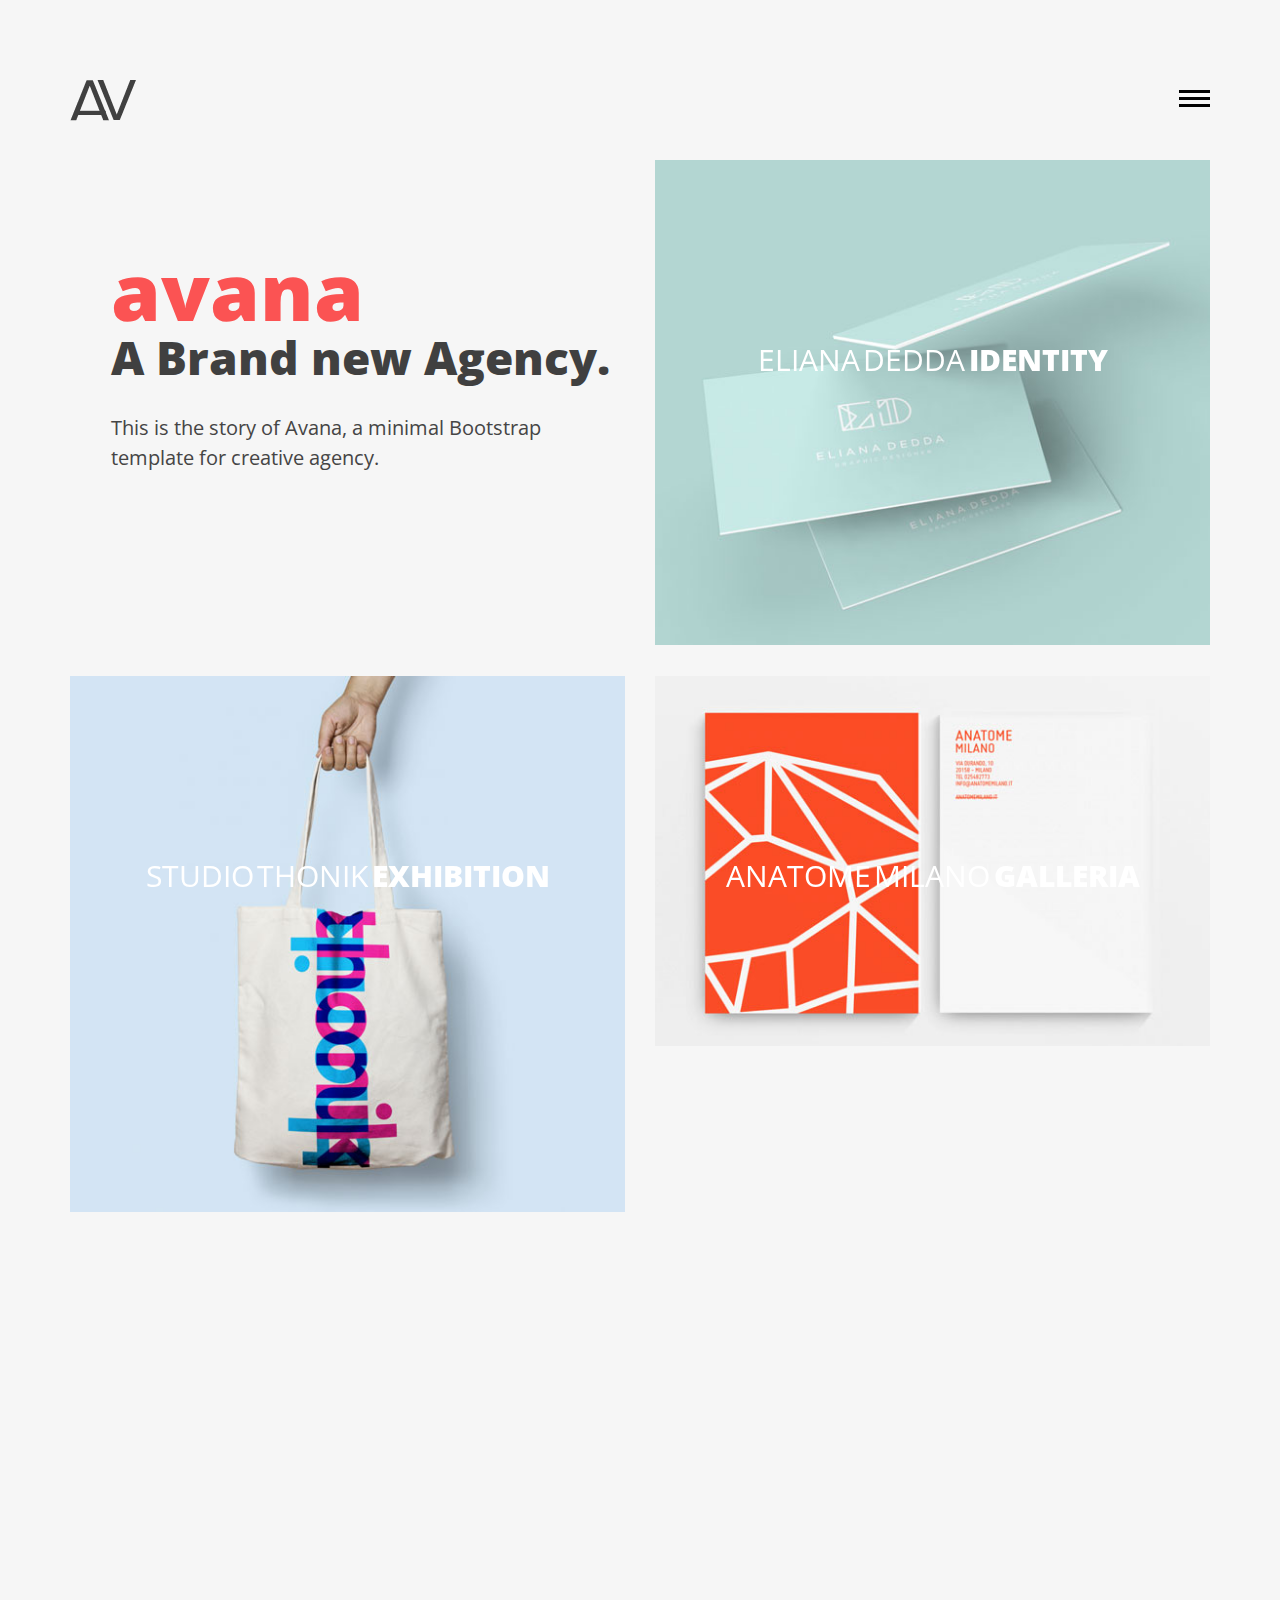
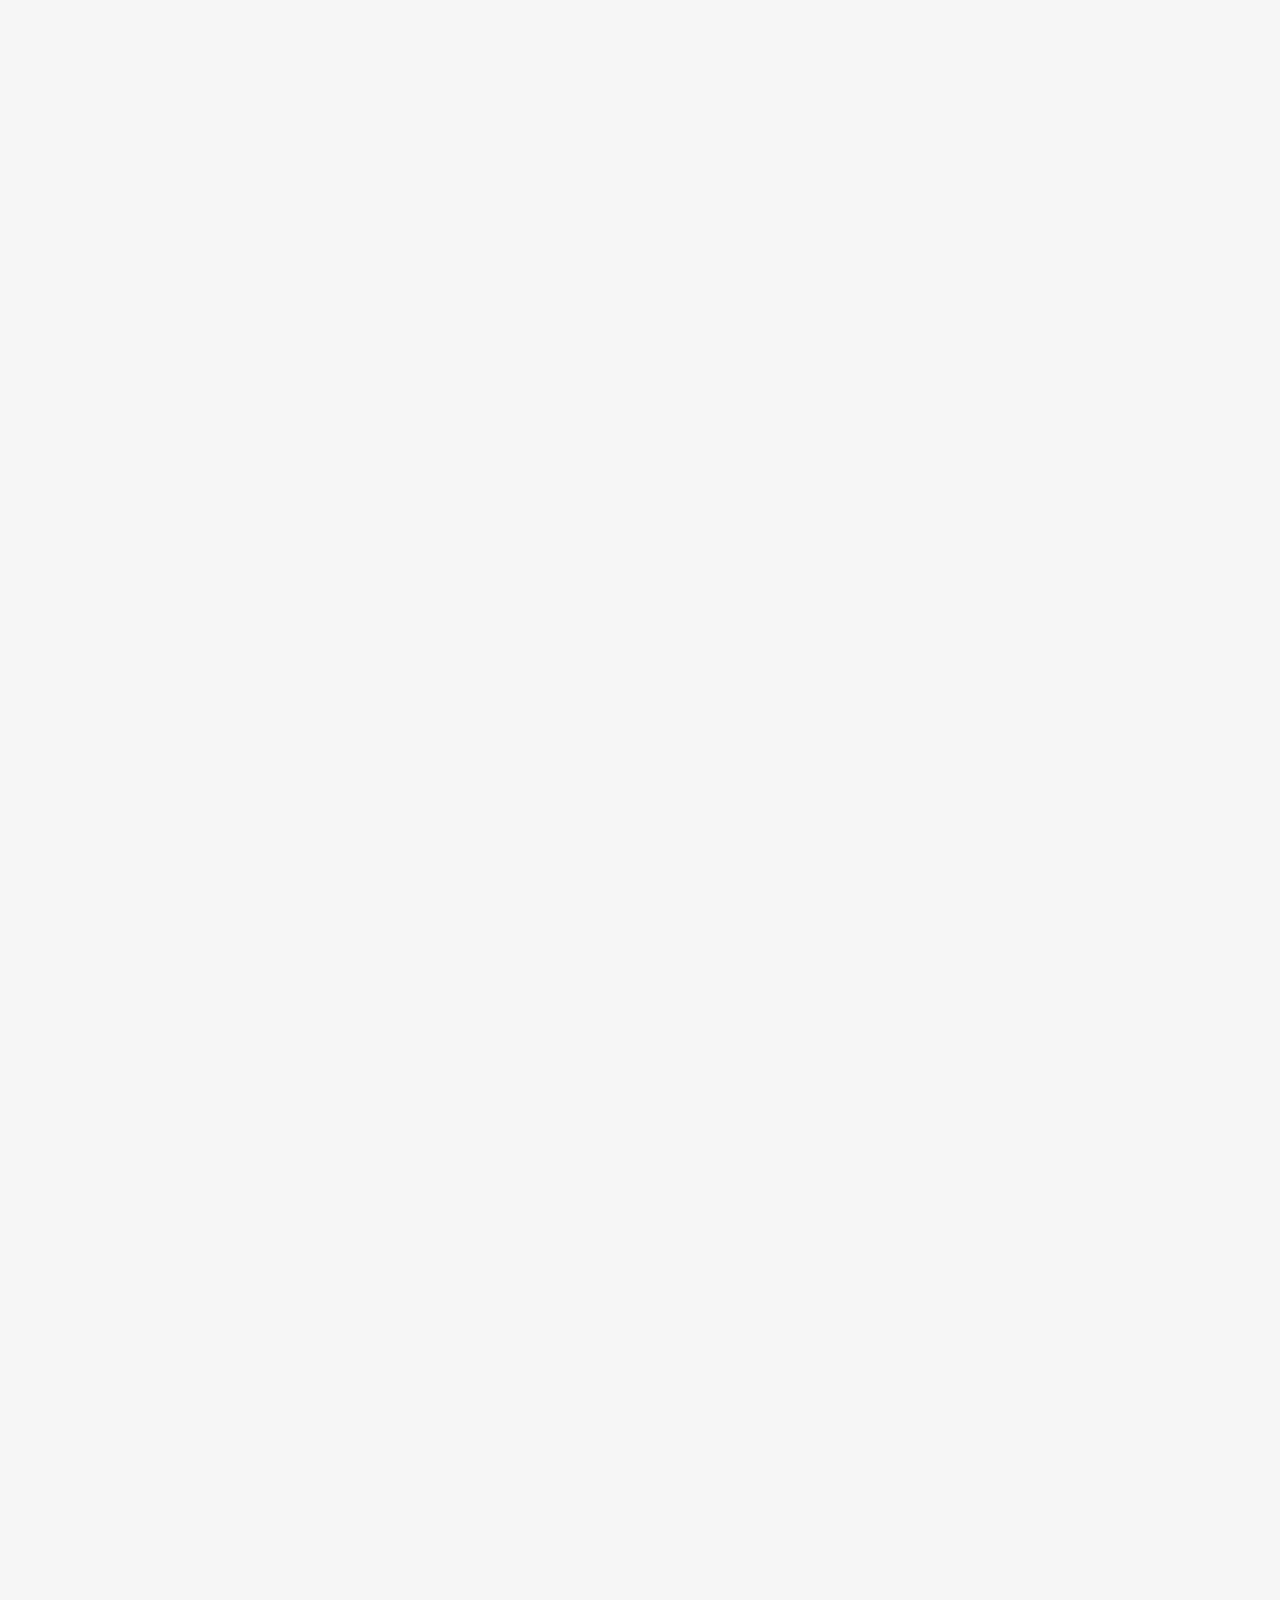
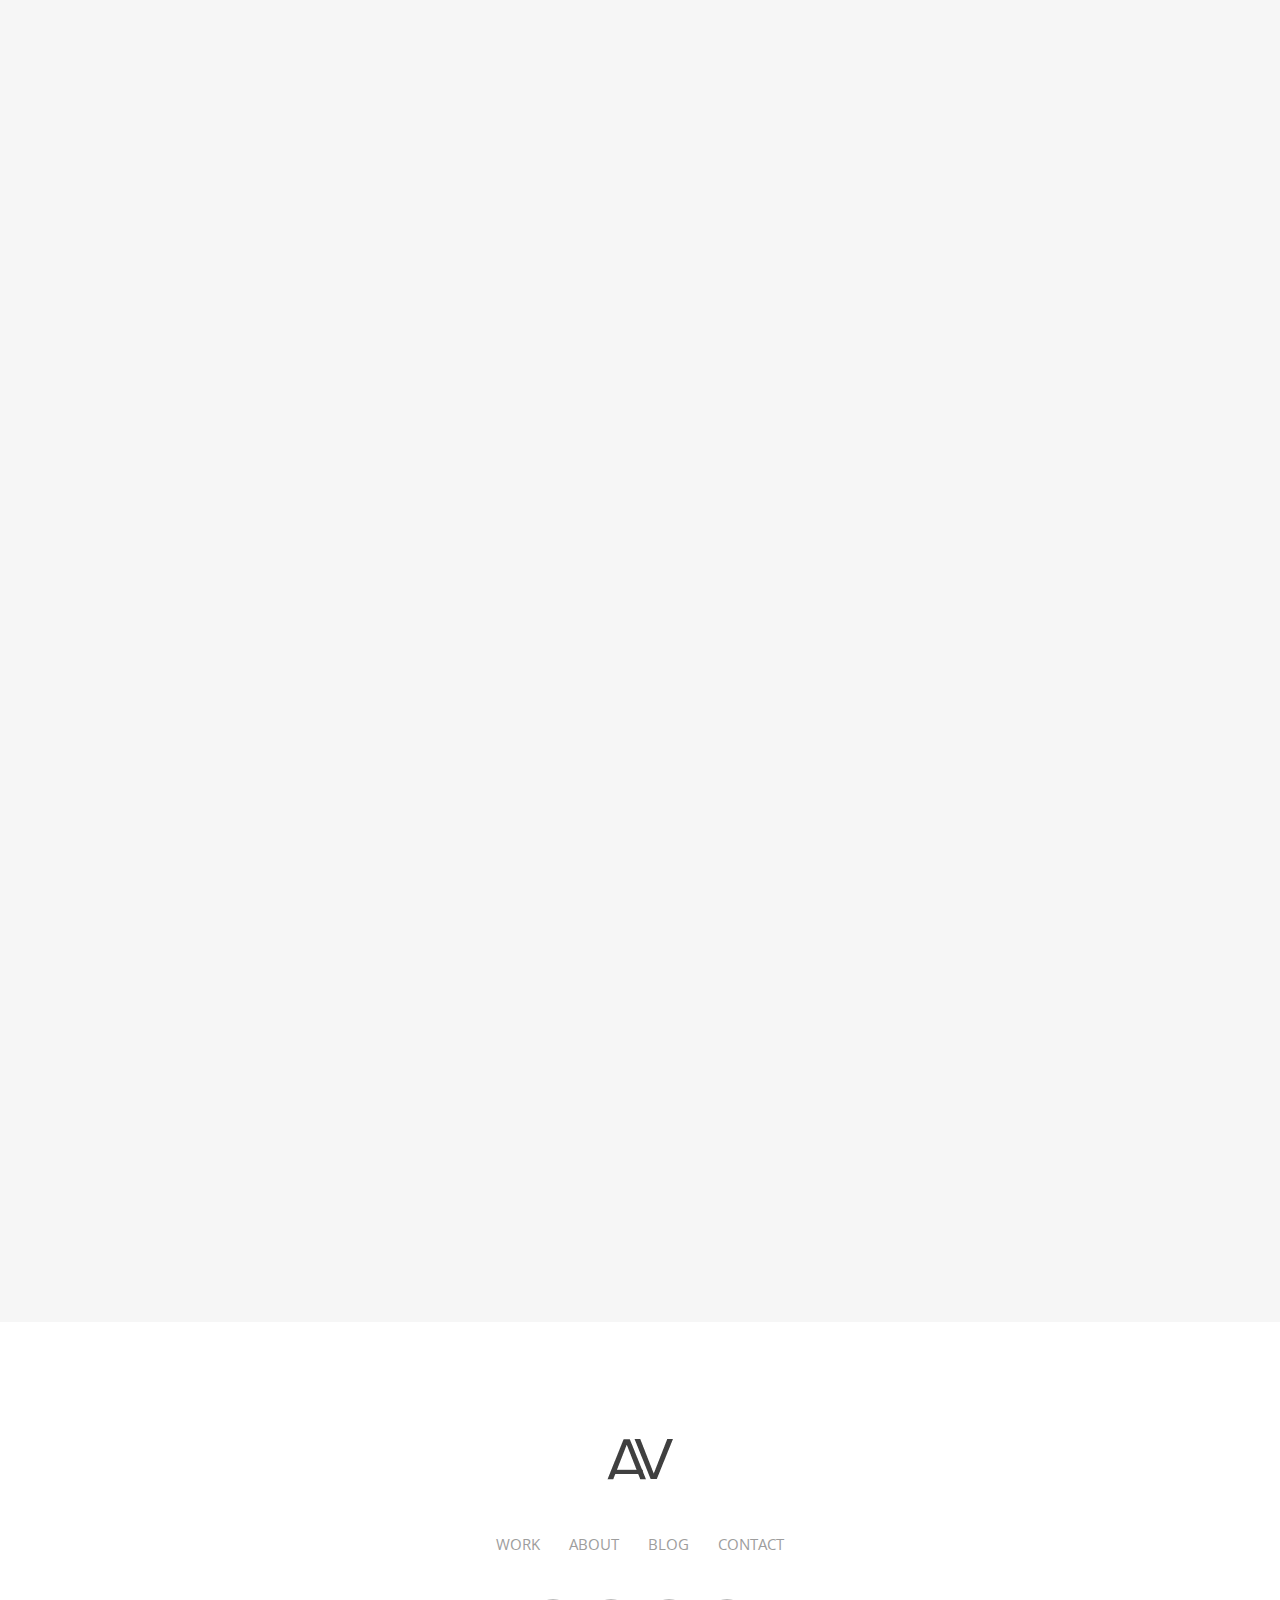
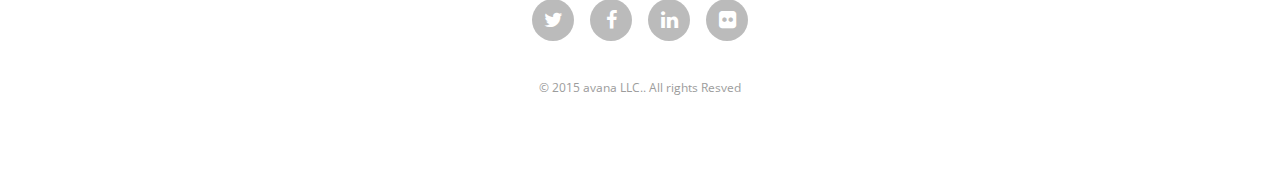
==== index.html @ 8146cd2e "first commit" ====
<!DOCTYPE HTML>

 <html>

    <head>

    	<meta name="viewport" content="width=device-width, initial-scale=1, maximum-scale=1" />

        <meta charset="utf-8">

        <!-- Description, Keywords and Author -->

        <meta name="description" content="">

        <meta name="author" content="">

        

        <title>:: avana LLC ::</title>

		<link rel="shortcut icon" href="images/favicon.ico" type="image/x-icon">



        <!-- style -->

        <link href="css/style.css" rel="stylesheet" type="text/css">

        <!-- style -->

        <!-- bootstrap -->

        <link href="css/bootstrap.min.css" rel="stylesheet" type="text/css">

        <!-- responsive -->

        <link href="css/responsive.css" rel="stylesheet" type="text/css">

        <!-- font-awesome -->

        <link href="css/font-awesome.min.css" rel="stylesheet" type="text/css">

        <!-- font-awesome -->

        <link href="css/effects/set2.css" rel="stylesheet" type="text/css">

        <link href="css/effects/normalize.css" rel="stylesheet" type="text/css">

        <link href="css/effects/component.css"  rel="stylesheet" type="text/css" >

	</head>



    <body>

    

    	<!-- header -->

        	<header role="header">

            	<div class="container">

                	<!-- logo -->

                    	<h1>

                        	<a href="index.html" title="avana LLC"><img src="images/logo.png" title="avana LLC" alt="avana LLC"/></a>

                        </h1>

                    <!-- logo -->

                    <!-- nav -->

                    <nav role="header-nav" class="navy">

                        <ul>

                            <li class="nav-active"><a href="index.html" title="Work">Work</a></li>

                            <li><a href="about.html" title="About">About</a></li>

                            <li><a href="blog.html" title="Blog">Blog</a></li>

                            <li><a href="contact.html" title="Contact">Contact</a></li>

                        </ul>

                    </nav>

                    <!-- nav -->

                </div>

            </header>

        <!-- header -->

        <!-- main -->

        <main role="main-home-wrapper" class="container">

        	

            <div class="row">

            

            	<section class="col-xs-12 col-sm-6 col-md-6 col-lg-6 ">

                	<article role="pge-title-content">

                    	<header>

                        	<h2><span>avana</span> A Brand new Agency.</h2>

                        </header>

                        <p>This is the story of Avana, a minimal Bootstrap template for creative agency.</p>

                    </article>

                </section>

                

                <section class="col-xs-12 col-sm-6 col-md-6 col-lg-6 grid">

                	<figure class="effect-oscar">

                    	<img src="images/home-images/image-1.jpg" alt="" class="img-responsive"/>

                        <figcaption>

                        	<h2>Eliana Dedda<span> Identity</span></h2>

							<p>Personal Brand Identity.</p>

							<a href="works-details.html">View more</a>

                        </figcaption>

                    </figure>

                </section>

                

                <div class="clearfix"></div>

                

                <section class="col-xs-12 col-sm-6 col-md-6 col-lg-6 grid">

                	<ul class="grid-lod effect-2" id="grid">

                    	<li>

                        	<figure class="effect-oscar">

                            <img src="images/home-images/image-2.jpg" alt="" class="img-responsive"/>

                            <figcaption>

                            	

                                    <h2>Studio Thonik <span>Exhibition</span></h2>

                                    <p>Project for Thonik, design studio based in Amsterdam</p>

                                    <a href="works-details.html">View more</a>

                                

                            </figcaption>

                        </figure>

                        </li>

                        

                        <li>

                        	<figure class="effect-oscar">

                            <img src="images/home-images/image-4.jpg" alt="" class="img-responsive"/>

                            <figcaption>

                                <h2>A Brand <span>new Agency</span></h2>

                                <p>Over 40,000 customers use our themes to power their</p>

                                <a href="works-details.html">View more</a>

                            </figcaption>

                        </figure>

                        </li>

                        <li>

                        	<figure class="effect-oscar">

                            <img src="images/home-images/image-2.jpg" alt="" class="img-responsive"/>

                             <figcaption>

                                <h2>Studio Thonik <span>Exhibition</span></h2>

                                    <p>Project for Thonik, design studio based in Amsterdam</p>

                                <a href="works-details.html">View more</a>

                            </figcaption>

                        </figure>

                        </li>

                        <li>

                        	<figure class="effect-oscar">

                            <img src="images/home-images/image-4.jpg" alt="" class="img-responsive"/>

                             <figcaption>

                                <h2>A Brand <span>new Agency</span></h2>

                                <p>Over 40,000 customers use our themes to power their</p>

                                <a href="works-details.html">View more</a>

                            </figcaption>

                        </figure>

                        </li>

                        <li>

                        	<figure class="effect-oscar">

                            <img src="images/home-images/image-2.jpg" alt="" class="img-responsive"/>

                             <figcaption>

                                <h2>Studio Thonik <span>Exhibition</span></h2>

                                    <p>Project for Thonik, design studio based in Amsterdam</p>

                                <a href="works-details.html">View more</a>

                            </figcaption>

                        </figure>

                        </li>

                        <li>

                        	<figure class="effect-oscar">

                            <img src="images/home-images/image-4.jpg" alt="" class="img-responsive"/>

                             <figcaption>

                                <h2>A Brand <span>new Agency</span></h2>

                                <p>Over 40,000 customers use our themes to power their</p>

                                <a href="works-details.html">View more</a>

                            </figcaption>

                        </figure>

                        </li>

                        <li>

                        	<figure class="effect-oscar">

                            <img src="images/home-images/image-2.jpg" alt="" class="img-responsive"/>

                             <figcaption>

                                <h2>Studio Thonik <span>Exhibition</span></h2>

                                    <p>Project for Thonik, design studio based in Amsterdam</p>

                                <a href="works-details.html">View more</a>

                            </figcaption>

                        </figure>

                        </li>

                        <li>

                        	<figure class="effect-oscar">

                            <img src="images/home-images/image-4.jpg" alt="" class="img-responsive"/>

                             <figcaption>

                                <h2>A Brand <span>new Agency</span></h2>

                                <p>Over 40,000 customers use our themes to power their</p>

                                <a href="works-details.html">View more</a>

                            </figcaption>

                        </figure>

                        </li>

                    </ul>

                </section>

                

                <section class="col-xs-12 col-sm-6 col-md-6 col-lg-6 grid">

                	<ul class="grid-lod effect-2" id="grid">

                    	<li>

                        	<figure class="effect-oscar">

                            <img src="images/home-images/image-3.jpg" alt="" class="img-responsive"/>

                             <figcaption>

                                <h2>Anatome Milano <span>Galleria</span></h2>

                                <p>Galerie Anatome based in Paris</p>

                                <a href="works-details.html">View more</a>

                            </figcaption>

                        </figure>

                        </li>

                        <li>

                        	<figure class="effect-oscar">

                            <img src="images/home-images/image-5.jpg" alt="" class="img-responsive"/>

                             <figcaption>

                                <h2>A Brand <span>new Agency</span></h2>

                                <p>Over 40,000 customers use our themes to power their</p>

                                <a href="works-details.html">View more</a>

                            </figcaption>

                        </figure>

                        </li>

                        <li>

                        	<figure class="effect-oscar">

                            <img src="images/home-images/image-3.jpg" alt="" class="img-responsive"/>

                             <figcaption>

                                <h2>Anatome Milano <span>Galleria</span></h2>

                                <p>Galerie Anatome based in Paris</p>

                                <a href="works-details.html">View more</a>

                            </figcaption>

                        </figure>

                        </li>

                        <li>

                        	<figure class="effect-oscar">

                            <img src="images/home-images/image-5.jpg" alt="" class="img-responsive"/>

                             <figcaption>

                                <h2>A Brand <span>new Agency</span></h2>

                                <p>Over 40,000 customers use our themes to power their</p>

                                <a href="works-details.html">View more</a>

                            </figcaption>

                        </figure>

                        </li>

                        <li>

                        	<figure class="effect-oscar">

                            <img src="images/home-images/image-3.jpg" alt="" class="img-responsive"/>

                             <figcaption>

                               <h2>Anatome Milano <span>Galleria</span></h2>

                                <p>Galerie Anatome based in Paris</p>

                                <a href="works-details.html">View more</a>

                            </figcaption>

                        </figure>

                        </li>

                        <li>

                             <figure class="effect-oscar">

                                <img src="images/home-images/image-5.jpg" alt="" class="img-responsive"/>

                                 <figcaption>

                                <h2>A Brand <span>new Agency</span></h2>

                                <p>Over 40,000 customers use our themes to power their</p>

                                <a href="works-details.html">View more</a>

                            </figcaption>

                            </figure>

                        </li>

                        <li>

                       	 	<figure class="effect-oscar">

                            <img src="images/home-images/image-3.jpg" alt="" class="img-responsive"/>

                             <figcaption>

                                <h2>Anatome Milano <span>Galleria</span></h2>

                                <p>Galerie Anatome based in Paris</p>

                                <a href="works-details.html">View more</a>

                            </figcaption>

                        </figure>

                        </li>

                        <li>

                        	<figure class="effect-oscar">

                            <img src="images/home-images/image-5.jpg" alt="" class="img-responsive"/>

                             <figcaption>

                                <h2>A Brand <span>new Agency</span></h2>

                                <p>Over 40,000 customers use our themes to power their</p>

                                <a href="works-details.html">View more</a>

                            </figcaption>

                        </figure>

                        </li>

                    </ul>

                </section>

                <div class="clearfix"></div>

            </div>

        </main>

    	<!-- main -->

        <!-- footer -->

        <footer role="footer">

            <!-- logo -->

                <h1>

                    <a href="index.html" title="avana LLC"><img src="images/logo.png" title="avana LLC" alt="avana LLC"/></a>

                </h1>

            <!-- logo -->

            <!-- nav -->

            <nav role="footer-nav">

            	<ul>

                	<li><a href="index.html" title="Work">Work</a></li>

                    <li><a href="about.html" title="About">About</a></li>

                    <li><a href="blog.html" title="Blog">Blog</a></li>

                    <li><a href="contact.html" title="Contact">Contact</a></li>

                </ul>

            </nav>

            <!-- nav -->

            <ul role="social-icons">

            	<li><a href="#"><i class="fa fa-twitter" aria-hidden="true"></i></a></li>

                <li><a href="#"><i class="fa fa-facebook" aria-hidden="true"></i></a></li>

                <li><a href="#"><i class="fa fa-linkedin" aria-hidden="true"></i></a></li>

                <li><a href="#"><i class="fa fa-flickr" aria-hidden="true"></i></a></li>

            </ul>

            <p class="copy-right">&copy; 2015  avana LLC.. All rights Resved</p>

        </footer>

        <!-- footer -->

    

        <!-- jQuery (necessary for Bootstrap's JavaScript plugins) -->

        <script src="js/jquery.min.js" type="text/javascript"></script>

        <!-- custom -->

		<script src="js/nav.js" type="text/javascript"></script>

        <script src="js/custom.js" type="text/javascript"></script>

        <!-- Include all compiled plugins (below), or include individual files as needed -->

        <script src="js/bootstrap.min.js" type="text/javascript"></script>

        <script src="js/effects/masonry.pkgd.min.js"  type="text/javascript"></script>

		<script src="js/effects/imagesloaded.js"  type="text/javascript"></script>

		<script src="js/effects/classie.js"  type="text/javascript"></script>

		<script src="js/effects/AnimOnScroll.js"  type="text/javascript"></script>

        <script src="js/effects/modernizr.custom.js"></script>

        <!-- jquery.countdown -->

        <script src="js/html5shiv.js" type="text/javascript"></script>

    </body>

</html>
---- css/style.css ----
/*

	Theme Name: avana LLC

	Template URI: 

	Description: 

	Author:

	Author URI: 

	License: 

	License URI:

	Version: 1.0

	

	1. Body style

	2. Header

	3. Main

	4. Footer

	5. About

	

*/

@import url(https://fonts.googleapis.com/css?family=Open+Sans:400,300,300italic,400italic,600,600italic,700,700italic,800,800italic);

html {

	-ms-text-size-adjust: 100%;

	-webkit-text-size-adjust: 100%;

}

*, *:before, *:after {

	-webkit-box-sizing: border-box;

	-moz-box-sizing: border-box;

	box-sizing: border-box;

}

input, textarea {

	-webkit-appearance: none;

	-webkit-border-radius: 0;

}

button, html input[type="button"],/* 1 */ input[type="reset"], input[type="submit"] {

	-webkit-appearance: button;

	cursor: pointer;

 *overflow:visible;

}

body, img,.commentys-form input[type="text"],.commentys-form input[type="email"],.commentys-form input[type="url"],.commentys-form textarea {

	transition: all .2s linear;

	-o-transition: all .2s linear;

	-moz-transition: all .2s linear;

	-webkit-transition: all .2s linear;

}

html, body, div, span, object, iframe, h1, h2, h3, h4, h5, h6, p, blockquote, pre, abbr, address, cite, code, del, dfn, em, img, ins, kbd, q, samp, small, strong, sub, sup, var, b, i, dl, dt, dd, ol, ul, li, fieldset, form, label, legend, table, caption, tbody, tfoot, thead, tr, th, td, article, aside, canvas, details, figcaption, figure, footer, header, hgroup, menu, nav, section, summary, time, mark, audio, video, input, main {

	-webkit-box-sizing: border-box;

	-moz-box-sizing: border-box;

	box-sizing: border-box;

	margin: 0;

	padding: 0;

	vertical-align: baseline;

	border: 0;

	outline: 0;

}

article, aside, details, figcaption, figure, footer, header, hgroup, menu, nav, section, img, main {

	display: block

}

audio, canvas, video {

	display: inline-block;

 *display:inline;

 *zoom:1

}

blockquote:before, blockquote:after, q:before, q:after {

	content: '';

	content: none;

}

.clear {

	clear: both;

	line-height: 0;

	height: 0;

}

a {

	text-decoration: none;

	outline: none;

	color: #010101;

	transition-delay: 0s;

	transition-duration: 0.6s;

	transition-property: all;

	transition-timing-function: ease;

}

a:focus, img:focus, button:focus, .btn:focus {outline: none;}

::-moz-selection {background-color:#fb5353;color:#fff;text-shadow:none;}

::selection {background-color: #fb5353;color: #fff;text-shadow: none;}

@font-face {font-family: 'Open Sans', sans-serif;}

/*===== Header ===*/

header[role="header"]{ padding-top:80px; padding-bottom:39px}

header[role="header"] h1{ padding:0; margin:0}

header[role="header"] h1 > a{ max-width:66px; display:block; float:left}

header[role="header"] nav{ padding-top:10px;transition-delay: 0s;

transition-duration: 0.6s;transition-property: all;transition-timing-function: ease;}

header[role="header"] nav ul{ display:none; position: fixed; z-index:60; text-align:center; width:100%; height:100%; top:0; left:0; right:0; background-color:rgba(255,255,255,0.8); padding:0; margin:0; padding-top:199px;}

header[role="header"] nav ul > li{ font-weight:800; font-size:42px; display:block}

header[role="header"] nav ul > li > a{ display:block; line-height:72px; color:#404040}

header[role="header"] nav ul > li:hover a,header[role="header"] nav ul > li.nav-active a{ text-decoration:none; color:#fb5353}

header[role="header"] nav #menu-button {width: 31px;font-size: 0;float: right;height: 19px;position: relative; z-index:70;

-webkit-transform: rotate(0deg);-moz-transform: rotate(0deg);-o-transform: rotate(0deg);transform: rotate(0deg);-webkit-transition: .5s ease-in-out;-moz-transition: .5s ease-in-out;-o-transition: .5s ease-in-out;transition: .5s ease-in-out;cursor: pointer;}

header[role="header"] nav #menu-button span {display: block;position: absolute;z-index: 60;height: 3px;

width: 100%;background: #111111;opacity: 1;left: 0;

-webkit-transform: rotate(0deg);-moz-transform: rotate(0deg);-o-transform: rotate(0deg);

transform: rotate(0deg);-webkit-transition: .25s ease-in-out;-moz-transition: .25s ease-in-out;-o-transition: .25s ease-in-out;transition: .25s ease-in-out;}

header[role="header"] nav #menu-button span {background: #010101;}

header[role="header"] nav #menu-button span:nth-child(1) {top:0px;}

header[role="header"] nav #menu-button span:nth-child(2) {top:7px;}

header[role="header"] nav #menu-button span:nth-child(3) {top:14px;}

header[role="header"] nav #menu-button.open span:nth-child(1) {top: 10px;

-webkit-transform: rotate(135deg);-moz-transform: rotate(135deg);-o-transform: rotate(135deg);transform: rotate(135deg);}

header[role="header"] nav #menu-button.open span:nth-child(2) {opacity: 0;left: -60px;}

header[role="header"] nav #menu-button.open span:nth-child(3) {top: 10px;

-webkit-transform: rotate(-135deg);-moz-transform: rotate(-135deg);-o-transform: rotate(-135deg);transform: rotate(-135deg);}

/*===== main ===*/

main[role="main-home-wrapper"],main[role="main-inner-wrapper"] { padding-bottom:90px}

main[role="main-home-wrapper"] article[role="pge-title-content"],main[role="main-inner-wrapper"] article[role="pge-title-content"]{ padding-left:41px}

main[role="main-home-wrapper"] article[role="pge-title-content"] header,main[role="main-inner-wrapper"] article[role="pge-title-content"] header{ padding-bottom:19px; padding-top:83px}

main[role="main-home-wrapper"] article[role="pge-title-content"] header h2,main[role="main-inner-wrapper"] article[role="pge-title-content"] header h2{ font-size:46px; line-height:53px; color:#404040; font-weight:800}

main[role="main-home-wrapper"] article[role="pge-title-content"] header h2 span,main[role="main-inner-wrapper"] article[role="pge-title-content"] header h2 span{ display:block; font-size:80px; color:#fb5353; padding-bottom:15px}

main[role="main-home-wrapper"] article[role="pge-title-content"] p,main[role="main-inner-wrapper"] article[role="pge-title-content"] p{ font-size:20px; line-height:30px; color:#454545}

/*===== footer ===*/

footer[role="footer"]{ background-color:#FFF; padding-top:100px; padding-bottom:77px}

footer[role="footer"] > h1 a{ margin:0 auto; display:block; max-width:66px;}

footer[role="footer"] nav{ padding-top:37px; padding-bottom:43px}

footer[role="footer"] nav > ul{ text-align:center; padding:0; margin:0}

footer[role="footer"] nav > ul > li{ display: inline-block; text-transform:uppercase; font-size:15px; margin:0 13px}

footer[role="footer"] nav > ul > li > a{ color:#9d9d9d}

footer[role="footer"] nav > ul > li:hover a{ text-decoration:none; color:#fb5353}

footer[role="footer"] ul[role="social-icons"]{ padding:0; margin:0; text-align:center; padding-bottom:40px;}

footer[role="footer"] ul[role="social-icons"] > li{ display: inline-block; margin:0 6.5px}

footer[role="footer"] ul[role="social-icons"] > li > a{ display:block; width:42px; height:42px; background-color:#bbbbbb; color:#FFF; line-height:42px; font-size:20px; border-radius:100%; text-align:center}

footer[role="footer"] ul[role="social-icons"] > li:hover a{ background-color:#fb5353}

footer[role="footer"] .copy-right{ text-align:center; display:block; font-size:12px; line-height:13px; color:#9c9c9c}

/*===== About ===*/

main[role="main-inner-wrapper"] .about-content{ background-color:#fb5353; padding-top:57px; padding-left:70px; padding-right:67px; padding-bottom:58px}

main[role="main-inner-wrapper"] .about-content p{ font-size:17px; line-height:30px; color:#FFF; padding-bottom:20px}

main[role="main-inner-wrapper"] .thumbnails-pan{ padding-top:30px}

main[role="main-inner-wrapper"] .thumbnails-pan section figure{ background-color:#FFF; position:relative; overflow:hidden; cursor:pointer}

main[role="main-inner-wrapper"] .thumbnails-pan section figure,main[role="main-inner-wrapper"] .thumbnails-pan section figure, img,main[role="main-inner-wrapper"] .thumbnails-pan section figure figcaption,section.blog-content figure,section.blog-content figure img,section.blog-content  article{transition-delay: 0s;transition-duration: 0.6s;transition-property: all;transition-timing-function: ease;}

main[role="main-inner-wrapper"] .thumbnails-pan section figure figcaption{ position:absolute; bottom:-50%; left:0; right:0; background-color:#fb5353; margin:0 69px; text-align:center; color:#FFF; padding-top:16px; padding-bottom:27px}

main[role="main-inner-wrapper"] .thumbnails-pan section figure figcaption h3{ font-size:21px; line-height:22px; font-weight:300}

main[role="main-inner-wrapper"] .thumbnails-pan section figure figcaption h5{ text-transform:uppercase; font-size:13px; line-height:14px; font-weight:bold}

main[role="main-inner-wrapper"] .thumbnails-pan section figure:hover,section.blog-content:hover article{ background-color:#fb5353; color:#FFF}

main[role="main-inner-wrapper"] .thumbnails-pan section figure:hover img,section.blog-content:hover figure img{-webkit-transform: scale3d(1.08,1.08,2);transform: scale3d(1.08,1.08,2); opacity:0.5}

main[role="main-inner-wrapper"] .thumbnails-pan section figure:hover figcaption{ bottom:0;}

/*===== Blog ===*/

article[role="pge-title-content"].blog-header{ padding-bottom:218px}

section.blog-content{ margin-bottom:29px}

section.blog-content figure{ overflow:hidden; position:relative;background-color: rgba(255,255,255,0.4); cursor:pointer}

section.blog-content figure .post-date{ text-align:center; color:#FFF; font-weight:800; font-size:14px; line-height:18px; text-transform:uppercase; display:block; background-color:#fb5353; width:130px; height:130px; position:absolute; left:0; top:0; padding-top:41px; z-index:50}

section.blog-content figure .post-date span{ font-size:50px; line-height:35px; display:block}

section.blog-content  article{ font-size:21px; line-height:30px; color:#FFF;  font-weight:800; color:#343434; padding-left:42px; padding-top:33px; padding-bottom:31px;}

section.blog-content:hover figure img{ opacity:0.5}

/*===== Contact ===*/

article[role="pge-title-content"].contact-header{ padding-bottom:218px}

article[role="pge-title-content"].contact-header p a{ color:#343434; padding-right:34px}

article[role="pge-title-content"].contact-header p a:hover{color:#fb5353; text-decoration:none}

.demo-wrapper {width: 100%;margin: 0 auto;height:499px;}

#surabaya {width: 100%;height: 100%;}

.error_message{ color:#e84d49}

#success_page h3,#success_page p{color:#60ca6f }

.contat-from-wrapper{ padding:0 69px; margin-top:108px}

.contat-from-wrapper input[type="text"],.contat-from-wrapper input[type="email"],.contat-from-wrapper textarea{ width:100%; display:block; outline:none; border-bottom:1px solid #bbbbbb; background-color:inherit; color:#404040; font-size:21px; line-height:23px; padding-bottom:24px}

.contat-from-wrapper input[type="text"]:focus,.contat-from-wrapper input[type="email"]:focus,.contat-from-wrapper textarea:focus{ border-bottom-color:#9f9e9e}

.contat-from-wrapper form ::-webkit-input-placeholder { color:#404040; }

.contat-from-wrapper form ::-moz-placeholder { color:#404040; } /* firefox 19+ */

.contat-from-wrapper form :-ms-input-placeholder { color:#404040; } /* ie */

.contat-from-wrapper form input:-moz-placeholder { color:#404040; }

.contat-from-wrapper textarea{ border-bottom:1px solid #bbbbbb; border-left:none; border-right:none; border-top:none; height:77px; margin-top:56px}

.contat-from-wrapper input[type="submit"]{ display:block; border:none; outline:none; width:200px; line-height:60px; text-transform:uppercase; font-size:21px; color:#FFF; font-weight:800; letter-spacing:2px; background-color:#e84d49; margin:41px auto; margin-bottom:0}

.contat-from-wrapper input[type="submit"]:hover{background-color:#f8524e}

/*== Work Details ==*/

.work-details,.blog-details{ padding:0 69px; margin-top:73px}

.work-details header h2{ color:#343434; font-size:36px; font-weight:800}

.work-details header a{ display:inline-block; color:#fb5353; font-size:18px;font-weight:800;padding-top:3px}

.work-details header a i{ color:#0d0d0d; padding-left:10px}

.work-details header a:hover{ color:#0d0d0d; text-decoration:none}

.work-details header a:hover i{ color:#fb5353}

.work-details p{ font-size:16px; color:#666666; line-height:30px; margin-bottom:20px; font-weight:300}

.work-details p strong{ font-weight:800}

.work-images{ margin-top:46px}

.work-images li{ margin-bottom:50px}

/*== Blog Details ==*/

.bog-header { padding-bottom:62px}

.bog-header h3,.comments-pan h3,.commentys-form h4{ color:#404040;font-weight:800; padding-bottom:24px; display:block}

.bog-header h3 span{ color:#fb5353}

.bog-header h2{ font-size:36px; font-weight:normal}

.blog-details .enter-content{ margin-top:62px}

.blog-details .enter-content p{ font-size:16px; line-height:30px; font-weight:300; margin-bottom:23px}

.comments-pan{border-top:2px solid #dedede; padding-top:15px}

.comments-pan h3{border-bottom:2px solid #dedede; padding-bottom:34px; margin-bottom:52px}

.comments-reply,.reply-pan{ padding:0; margin:0; list-style:none}

.comments-reply li{ display:block; border-bottom:2px solid #dedede; overflow:hidden; padding-bottom:51px; margin-bottom:39px}

.comments-reply li figure{ float:left; width:70px; background-color:#000}

.comments-reply li section{ float:left; padding-left:30px; font-size:16px; line-height:30px; font-weight:300; color:#343434;width: 92%;}

.comments-reply li section .date-pan{ font-size:14px; line-height:18px; padding-bottom:25px}

.comments-reply li section h4{font-weight:800; color:#404040; font-size:21px; margin-bottom:6px; margin-top:0}

.comments-reply li section h4 a{ font-size:16px; color:#fb5353;font-weight:400; display:inline-block; padding-left:20px}

.reply-pan{ clear:both; display:block; margin-left:100px;padding-top:39px }

.reply-pan li{ border-bottom:none;border-top:2px solid #dedede; padding-bottom:0; margin-bottom:0;padding-top:38px;}

.commentys-form h4{ font-size:24px}

.commentys-form form{ margin-top:30px}

.commentys-form input[type="text"],.commentys-form input[type="email"],.commentys-form input[type="url"],.commentys-form textarea{ font-size:21px; line-height:22px; color:#404040; padding-bottom:26px; border-bottom:2px solid #bbbbbb; width:100%; display:block; border-left:none; border-right:none; border-top:none; background-color:transparent; outline:none}

.commentys-form textarea{ margin-top:57px}

.commentys-form input[type="text"]:focus,.commentys-form input[type="email"]:focus,.commentys-form input[type="url"]:focus,.commentys-form textarea:focus{ border-bottom-color:#000}

.commentys-form input[type="button"]{ padding:0 36px; text-transform:uppercase; display:inline-block; font-size:21px; line-height:60px; color:#FFF; font-weight: bold; text-align:center; border:none; outline:none; background-color:#fb5353; margin-top:50px}

.commentys-form input[type="button"]:hover{ background-color:#ff5c5c}
---- css/responsive.css ----
/* md */
@media (min-width: 992px) and (max-width: 1199px) {
	.comments-reply li section{ width:88%}
}
/* sm */
@media (min-width: 768px) and (max-width: 991px) {
	header[role="header"]{ padding:8% 0;}
	header[role="header"] nav ul{ padding-top:10%}
	main[role="main-home-wrapper"] article[role="pge-title-content"],main[role="main-inner-wrapper"] article[role="pge-title-content"]{ padding-left:0}
	main[role="main-home-wrapper"] article[role="pge-title-content"] header,main[role="main-inner-wrapper"] article[role="pge-title-content"] header{ padding-top:0}
	main[role="main-home-wrapper"] article[role="pge-title-content"] header h2,main[role="main-inner-wrapper"] article[role="pge-title-content"] header h2{ font-size:34px}
	main[role="main-home-wrapper"] article p br{ display:none}
	footer[role="footer"]{ padding:30px 0}
	footer[role="footer"] nav{ padding:15px 0}
	main[role="main-inner-wrapper"] .about-content{ padding:5%}
	main[role="main-inner-wrapper"] .thumbnails-pan section figure figcaption{ margin:0 10%}
	section.blog-content figure .post-date{ padding-top:20px; height:100px; width:100px}
	article.contact-header[role="pge-title-content"] p a{padding-right:10px}
	.contat-from-wrapper{ margin-top:10px; padding:0 15px}
	.grid-lod li{ width:100% !important; position:static !important; display:inline-block}
	.grid-lod li img{ width:100%}
	.work-details,.blog-details{ padding:0; margin-top:0}
	.comments-reply li section{ width:88%}
}
/* xs */
@media (max-width: 767px) {
	header[role="header"]{ padding:8% 0;}
	header[role="header"] nav ul{ padding-top:10%}
	header[role="header"] nav ul > li{ font-size:30px}
	header[role="header"] nav ul > li > a{ line-height:55px}
	main[role="main-home-wrapper"] article[role="pge-title-content"],main[role="main-inner-wrapper"] article[role="pge-title-content"]{ padding-left:0}
	main[role="main-home-wrapper"] article[role="pge-title-content"] header,main[role="main-inner-wrapper"] article[role="pge-title-content"] header{ padding-top:10px}
	main[role="main-home-wrapper"] article[role="pge-title-content"] header h2,main[role="main-inner-wrapper"] article[role="pge-title-content"] header h2{ font-size:47px}
	main[role="main-home-wrapper"] article[role="pge-title-content"] header h2 span, main[role="main-inner-wrapper"] article[role="pge-title-content"] header h2 span{ font-size:60px;}
	main[role="main-home-wrapper"] article{ padding-bottom:30px}
	main[role="main-home-wrapper"] article p br{ display:none}
	footer[role="footer"]{ padding:40px 0}
	footer[role="footer"] nav{ padding:15px 0}
	main[role="main-inner-wrapper"] .about-content{ padding:5%}
	main[role="main-inner-wrapper"] .thumbnails-pan section figure{ margin-bottom:20px}
	article[role="pge-title-content"].blog-header,article[role="pge-title-content"].contact-header{ padding-bottom:30px}
	section.blog-content figure .post-date{ padding-top:20px; height:100px; width:100px}
	section.blog-content article{ padding:2% 5%; font-size:18px; line-height:24px;font-family: 'proxima_nova_cn_rgregular';}
	article.contact-header[role="pge-title-content"] p a{ font-size:18px; padding-right:10px}
	.contat-from-wrapper{ margin-top:10px; padding:0 15px}
	.contat-from-wrapper input[type="text"], .contat-from-wrapper input[type="email"]{ margin-bottom:20px}
	.contat-from-wrapper textarea{ margin-top:0}
	.work-details,.blog-details{ padding:0; margin-top:0}
	.work-images{ margin-top:0}
	.work-images li{ margin-bottom:0; width:100%}
	.work-images li figcaption h2{ font-size:18px;}
	.grid-lod li{ width:100% !important; position:static !important}
	.bog-header h3, .comments-pan h3, .commentys-form h4{ padding-bottom:0}
	.bog-header h2{ font-size:18px; line-height:26px}
	.bog-header{ padding-bottom:20px}
	.blog-details .enter-content{ margin-top:10px}
	.blog-details .enter-content p,.comments-reply li section{ font-size:14px; line-height:26px}
	.comments-pan h3{ padding-bottom:20px; margin-top:0}
	.comments-reply li section{ float:none; width:auto; padding-left:0}
	.comments-reply li figure{ margin-right:20px}
	.reply-pan{ margin-left:20px}
	.commentys-form input[type="text"], .commentys-form input[type="email"], .commentys-form input[type="url"], .commentys-form textarea{ margin-bottom:20px}
	.commentys-form textarea{ margin-top:0; margin-bottom:0}
	
}
---- css/effects/set2.css ----
.grid {

	position: relative;

	list-style: none; overflow:hidden; 

	text-align: center;

}



/* Common style */

.grid figure {

	position: relative;margin-bottom:31px;

	overflow: hidden;

	min-width: 100%;

	max-width: 100%;

	width:100%;

	height: 100%; min-height:100%;

	background: #3085a3;

	text-align: center;

	cursor: pointer;

}



.grid figure img {

	position: relative;

	display: block;

	min-height: 100%;

	max-width: 100%;

	opacity: 0.8;

}



.grid figure figcaption {

	padding:0;

	color: #fff;

	text-transform: uppercase;

	font-size: 1.25em;

	-webkit-backface-visibility: hidden;

	backface-visibility: hidden;

	line-height:100%;

}

.grid figure figcaption header a{}

.grid figure figcaption::before,

.grid figure figcaption::after {

	pointer-events: none;

}



.grid figure figcaption,

.grid figure figcaption > a {

	position: absolute;

	top: 0;

	left: 0;

	width: 100%;

	height: 100%;

}



/* Anchor will cover the whole item by default */

/* For some effects it will show as a button */

.grid figure figcaption > a {

	z-index: 1000;

	text-indent: 200%;

	white-space: nowrap;

	font-size: 0;

	opacity: 0;

}



.grid figure h2 {

	word-spacing: -0.15em;

	font-weight:400; color:#FFF;

}



.grid figure h2 span {

	font-weight: 800;

}



.grid figure h2,

.grid figure p {

	margin: 0;

}



.grid figure p {

	letter-spacing: 1px;

	font-size:16px; line-height:22px;

}





/* Individual effects */




/*---------------*/

/***** Oscar *****/

/*---------------*/



figure.effect-oscar {

	/*background: -webkit-linear-gradient(45deg, #22682a 0%, #9b4a1b 40%, #3a342a 100%);

	background: linear-gradient(45deg, #22682a 0%,#9b4a1b 40%,#3a342a 100%);*/

	background-color:#fb5353;

}



figure.effect-oscar img {

	opacity: 1;

	-webkit-transition: opacity 0.35s;

	transition: opacity 0.35s;

}



figure.effect-oscar figcaption {

	padding: 4em;

	background-color: rgba(58,52,42,0);

	-webkit-transition: background-color 0.35s;

	transition: background-color 0.35s;

}



figure.effect-oscar figcaption::before {

	position: absolute;

	top: 30px;

	right: 30px;

	bottom: 30px;

	left: 30px;

	border: 1px solid #fff;

	content: '';

}



figure.effect-oscar h2 {

font-weight:400;	margin: 20% 0 10px 0;

	-webkit-transition: -webkit-transform 0.35s;

	transition: transform 0.35s;

	-webkit-transform: translate3d(0,100%,0);

	transform: translate3d(0,100%,0);

}

figure.effect-oscar h2 span{

	font-weight:800

}

figure.effect-oscar figcaption::before,

figure.effect-oscar p {

	font-weight:400;

	opacity: 0;

	-webkit-transition: opacity 0.35s, -webkit-transform 0.35s;

	transition: opacity 0.35s, transform 0.35s;

	-webkit-transform: scale(0);

	transform: scale(0);

}



figure.effect-oscar:hover h2 {

	-webkit-transform: translate3d(0,0,0);

	transform: translate3d(0,0,0);

}



figure.effect-oscar:hover figcaption::before,

figure.effect-oscar:hover p {

	opacity: 1;

	-webkit-transform: scale(1);

	transform: scale(1);

}



figure.effect-oscar:hover figcaption {

	background-color: rgba(58,52,42,0);

}



figure.effect-oscar:hover img {

	opacity: 0.4;

}



@media screen and (max-width: 50em) {

	.content {

		padding: 0 10px;

		text-align: center;

	}

	.grid figure {

		display: inline-block;

		float: none;

		margin: 10px auto;

		width: 100%;

	}

}

@media (min-width: 768px) and (max-width: 991px) {

	figure.effect-oscar figcaption::before{ left:10px; right:10px; top:10px; bottom:10px;}

	figure.effect-oscar figcaption{ padding:0em}

	figure.effect-oscar h2{ font-size:20px;}

	figure.effect-oscar p{ font-size:13px;  padding:2%; display:block; width:90%; margin:0 auto;}

}



@media (max-width: 767px) {

	figure.effect-oscar figcaption::before{ left:10px; right:10px; top:10px; bottom:10px;}

	figure.effect-oscar figcaption{ padding:0em}

	figure.effect-oscar h2{ font-size:15px;}

	figure.effect-oscar p{ font-size:13px;  padding:2%; display:block; width:90%; margin:0 auto;}

}
---- css/effects/component.css ----
.grid-lod {
	/*max-width: 69em;
	list-style: none;
	margin: 30px auto;
	padding: 0;*/
}

.grid-lod li {
	display: block;
/*	float: left;
	padding: 7px;
	width: 33%;*/
	opacity: 0;
}

.grid-lod li.shown,
.no-js .grid-lod li,
.no-cssanimations .grid-lod li {
	opacity: 1;
}

.grid-lod li a,
.grid-lod li img {
	outline: none;
	border: none;
	display: block;
	max-width: 100%;
}

/* Effect 1: opacity */
.grid-lod.effect-1 li.animate {
	-webkit-animation: fadeIn 0.65s ease forwards;
	animation: fadeIn 0.65s ease forwards;
}

@-webkit-keyframes fadeIn {
	0% { }
	100% { opacity: 1; }
}

@keyframes fadeIn {
	0% { }
	100% { opacity: 1; }
}

/* Effect 2: Move Up */
.grid-lod.effect-2 li.animate {
	-webkit-transform: translateY(200px);
	transform: translateY(200px);
	-webkit-animation: moveUp 0.65s ease forwards;
	animation: moveUp 0.65s ease forwards;
}

@-webkit-keyframes moveUp {
	0% { }
	100% { -webkit-transform: translateY(0); opacity: 1; }
}

@keyframes moveUp {
	0% { }
	100% { -webkit-transform: translateY(0); transform: translateY(0); opacity: 1; }
}

/* Effect 3: Scale up */
.grid-lod.effect-3 li.animate {
	-webkit-transform: scale(0.6);
	transform: scale(0.6);
	-webkit-animation: scaleUp 0.65s ease-in-out forwards;
	animation: scaleUp 0.65s ease-in-out forwards;
}

@-webkit-keyframes scaleUp {
	0% { }
	100% { -webkit-transform: scale(1); opacity: 1; }
}

@keyframes scaleUp {
	0% { }
	100% { -webkit-transform: scale(1); transform: scale(1); opacity: 1; }
}

/* Effect 4: fall perspective */
.grid-lod.effect-4 {
	-webkit-perspective: 1300px;
	perspective: 1300px;
}

.grid-lod.effect-4 li.animate {
	-webkit-transform-style: preserve-3d;
	transform-style: preserve-3d;
	-webkit-transform: translateZ(400px) translateY(300px) rotateX(-90deg);
	transform: translateZ(400px) translateY(300px) rotateX(-90deg);
	-webkit-animation: fallPerspective .8s ease-in-out forwards;
	animation: fallPerspective .8s ease-in-out forwards;
}

@-webkit-keyframes fallPerspective {
	0% { }
	100% { -webkit-transform: translateZ(0px) translateY(0px) rotateX(0deg); opacity: 1; }
}

@keyframes fallPerspective {
	0% { }
	100% { -webkit-transform: translateZ(0px) translateY(0px) rotateX(0deg); transform: translateZ(0px) translateY(0px) rotateX(0deg); opacity: 1; }
}

/* Effect 5: fly (based on http://lab.hakim.se/scroll-effects/ by @hakimel) */
.grid-lod.effect-5 {
	-webkit-perspective: 1300px;
	perspective: 1300px;
}

.grid-lod.effect-5 li.animate {
	-webkit-transform-style: preserve-3d;
	transform-style: preserve-3d;
	-webkit-transform-origin: 50% 50% -300px;
	transform-origin: 50% 50% -300px;
	-webkit-transform: rotateX(-180deg);
	transform: rotateX(-180deg);
	-webkit-animation: fly .8s ease-in-out forwards;
	animation: fly .8s ease-in-out forwards;
}

@-webkit-keyframes fly {
	0% { }
	100% { -webkit-transform: rotateX(0deg); opacity: 1; }
}

@keyframes fly {
	0% { }
	100% { -webkit-transform: rotateX(0deg); transform: rotateX(0deg); opacity: 1; }
}

/* Effect 6: flip (based on http://lab.hakim.se/scroll-effects/ by @hakimel) */
.grid-lod.effect-6 {
	-webkit-perspective: 1300px;
	perspective: 1300px;
}

.grid-lod.effect-6 li.animate {
	-webkit-transform-style: preserve-3d;
	transform-style: preserve-3d;
	-webkit-transform-origin: 0% 0%;
	transform-origin: 0% 0%;
	-webkit-transform: rotateX(-80deg);
	transform: rotateX(-80deg);
	-webkit-animation: flip .8s ease-in-out forwards;
	animation: flip .8s ease-in-out forwards;
}

@-webkit-keyframes flip {
	0% { }
	100% { -webkit-transform: rotateX(0deg); opacity: 1; }
}

@keyframes flip {
	0% { }
	100% { -webkit-transform: rotateX(0deg); transform: rotateX(0deg); opacity: 1; }
}

/* Effect 7: helix (based on http://lab.hakim.se/scroll-effects/ by @hakimel) */
.grid-lod.effect-7 {
	-webkit-perspective: 1300px;
	perspective: 1300px;
}

.grid-lod.effect-7 li.animate {
	-webkit-transform-style: preserve-3d;
	transform-style: preserve-3d;
	-webkit-transform: rotateY(-180deg);
	transform: rotateY(-180deg);
	-webkit-animation: helix .8s ease-in-out forwards;
	animation: helix .8s ease-in-out forwards;
}

@-webkit-keyframes helix {
	0% { }
	100% { -webkit-transform: rotateY(0deg); opacity: 1; }
}

@keyframes helix {
	0% { }
	100% { -webkit-transform: rotateY(0deg); transform: rotateY(0deg); opacity: 1; }
}

/* Effect 8:  */
.grid-lod.effect-8 {
	-webkit-perspective: 1300px;
	perspective: 1300px;
}

.grid-lod.effect-8 li.animate {
	-webkit-transform-style: preserve-3d;
	transform-style: preserve-3d;
	-webkit-transform: scale(0.4);
	transform: scale(0.4);
	-webkit-animation: popUp .8s ease-in forwards;
	animation: popUp .8s ease-in forwards;
}

@-webkit-keyframes popUp {
	0% { }
	70% { -webkit-transform: scale(1.1); opacity: .8; -webkit-animation-timing-function: ease-out; }
	100% { -webkit-transform: scale(1); opacity: 1; }
}

@keyframes popUp {
	0% { }
	70% { -webkit-transform: scale(1.1); transform: scale(1.1); opacity: .8; -webkit-animation-timing-function: ease-out; animation-timing-function: ease-out; }
	100% { -webkit-transform: scale(1); transform: scale(1); opacity: 1; }
}

@media screen and (max-width: 900px) {
	.grid-lod li {
		width: 50%;
	}
}

@media screen and (max-width: 400px) {
	.grid-lod li {
		width: 100%;
	}
}
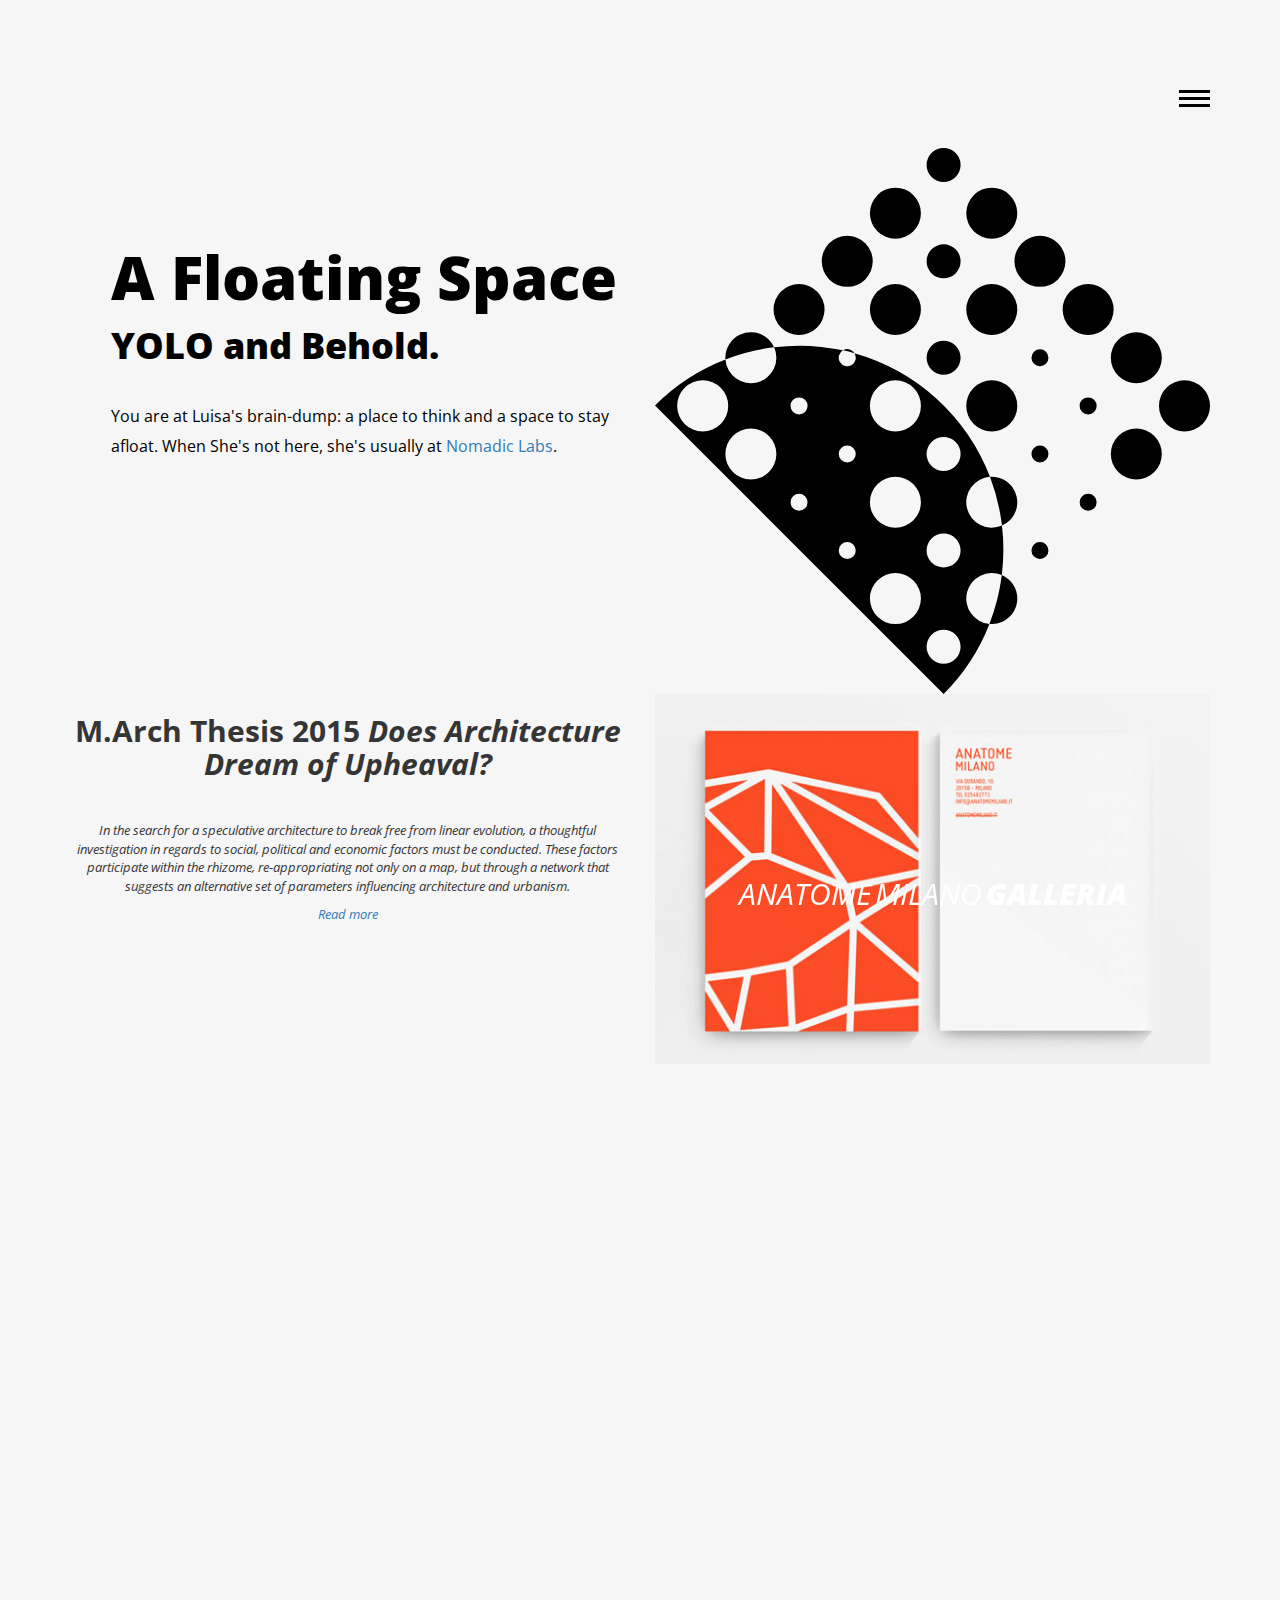
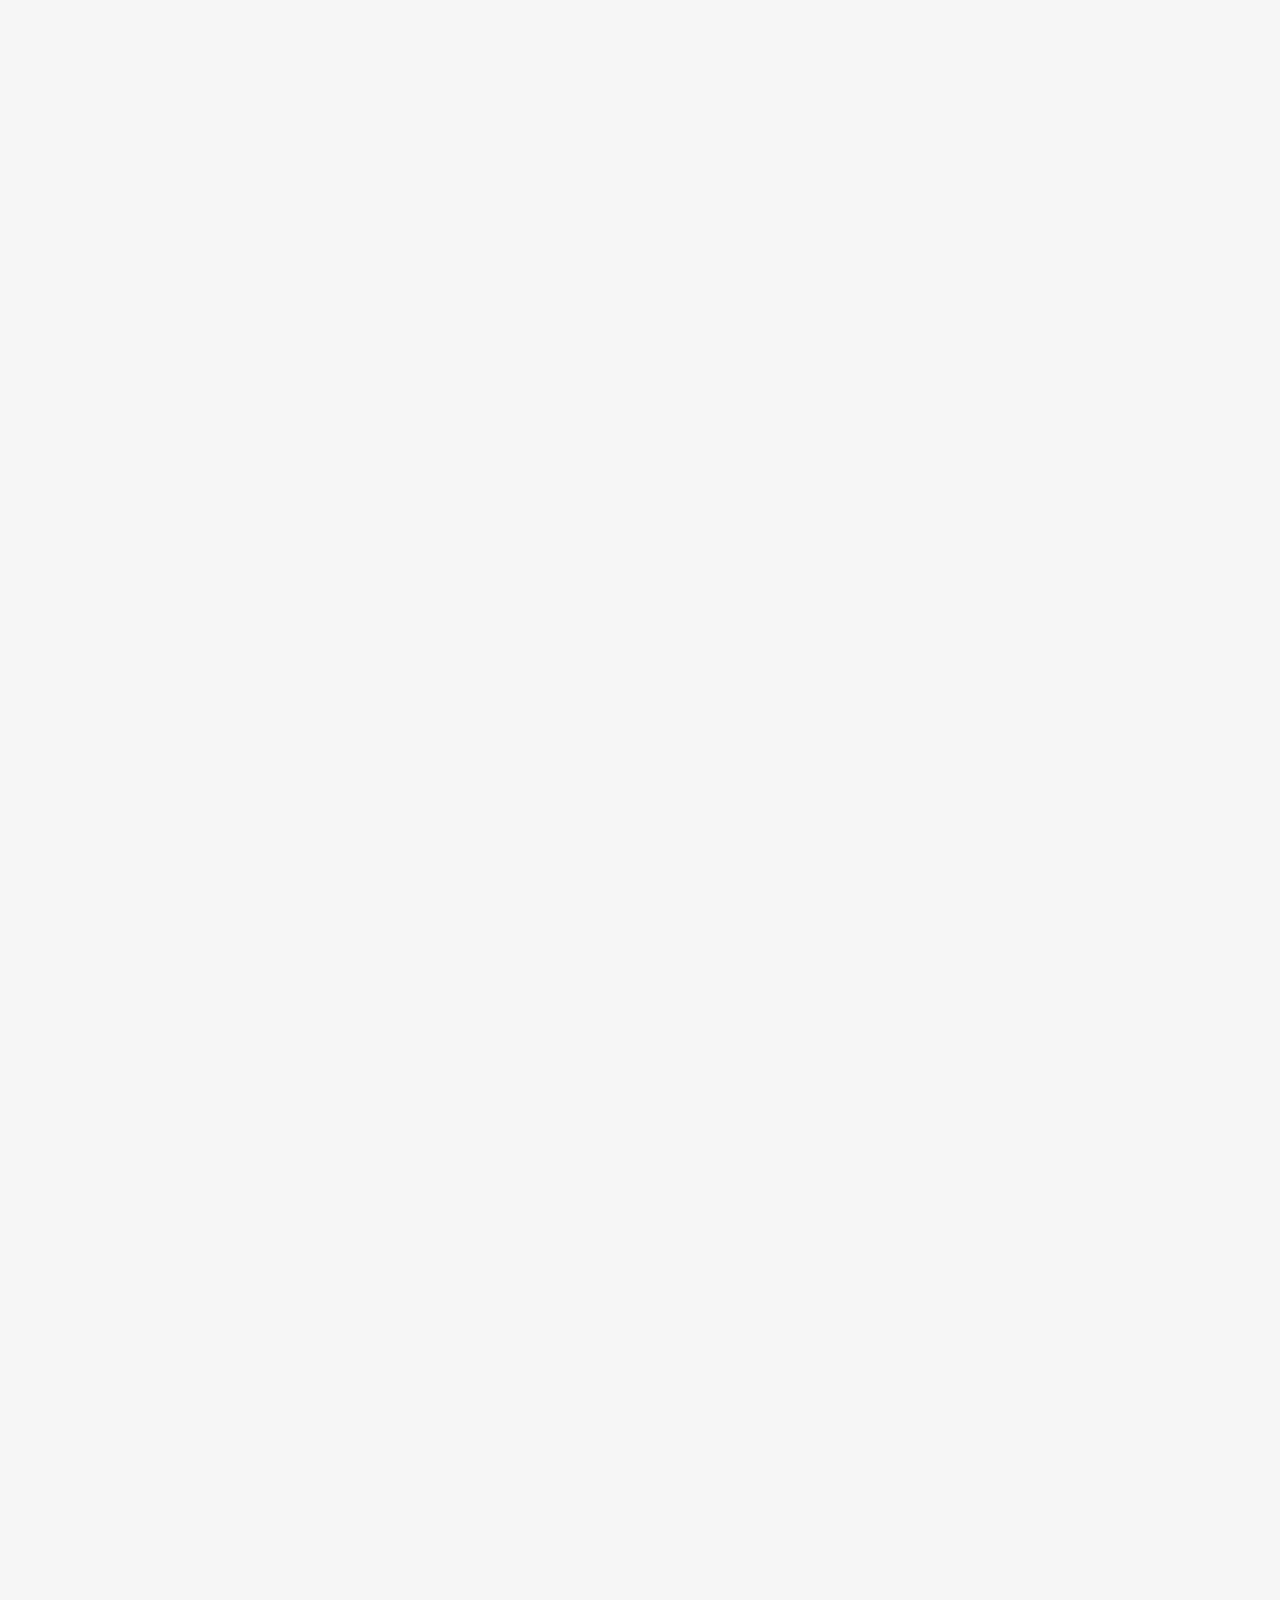
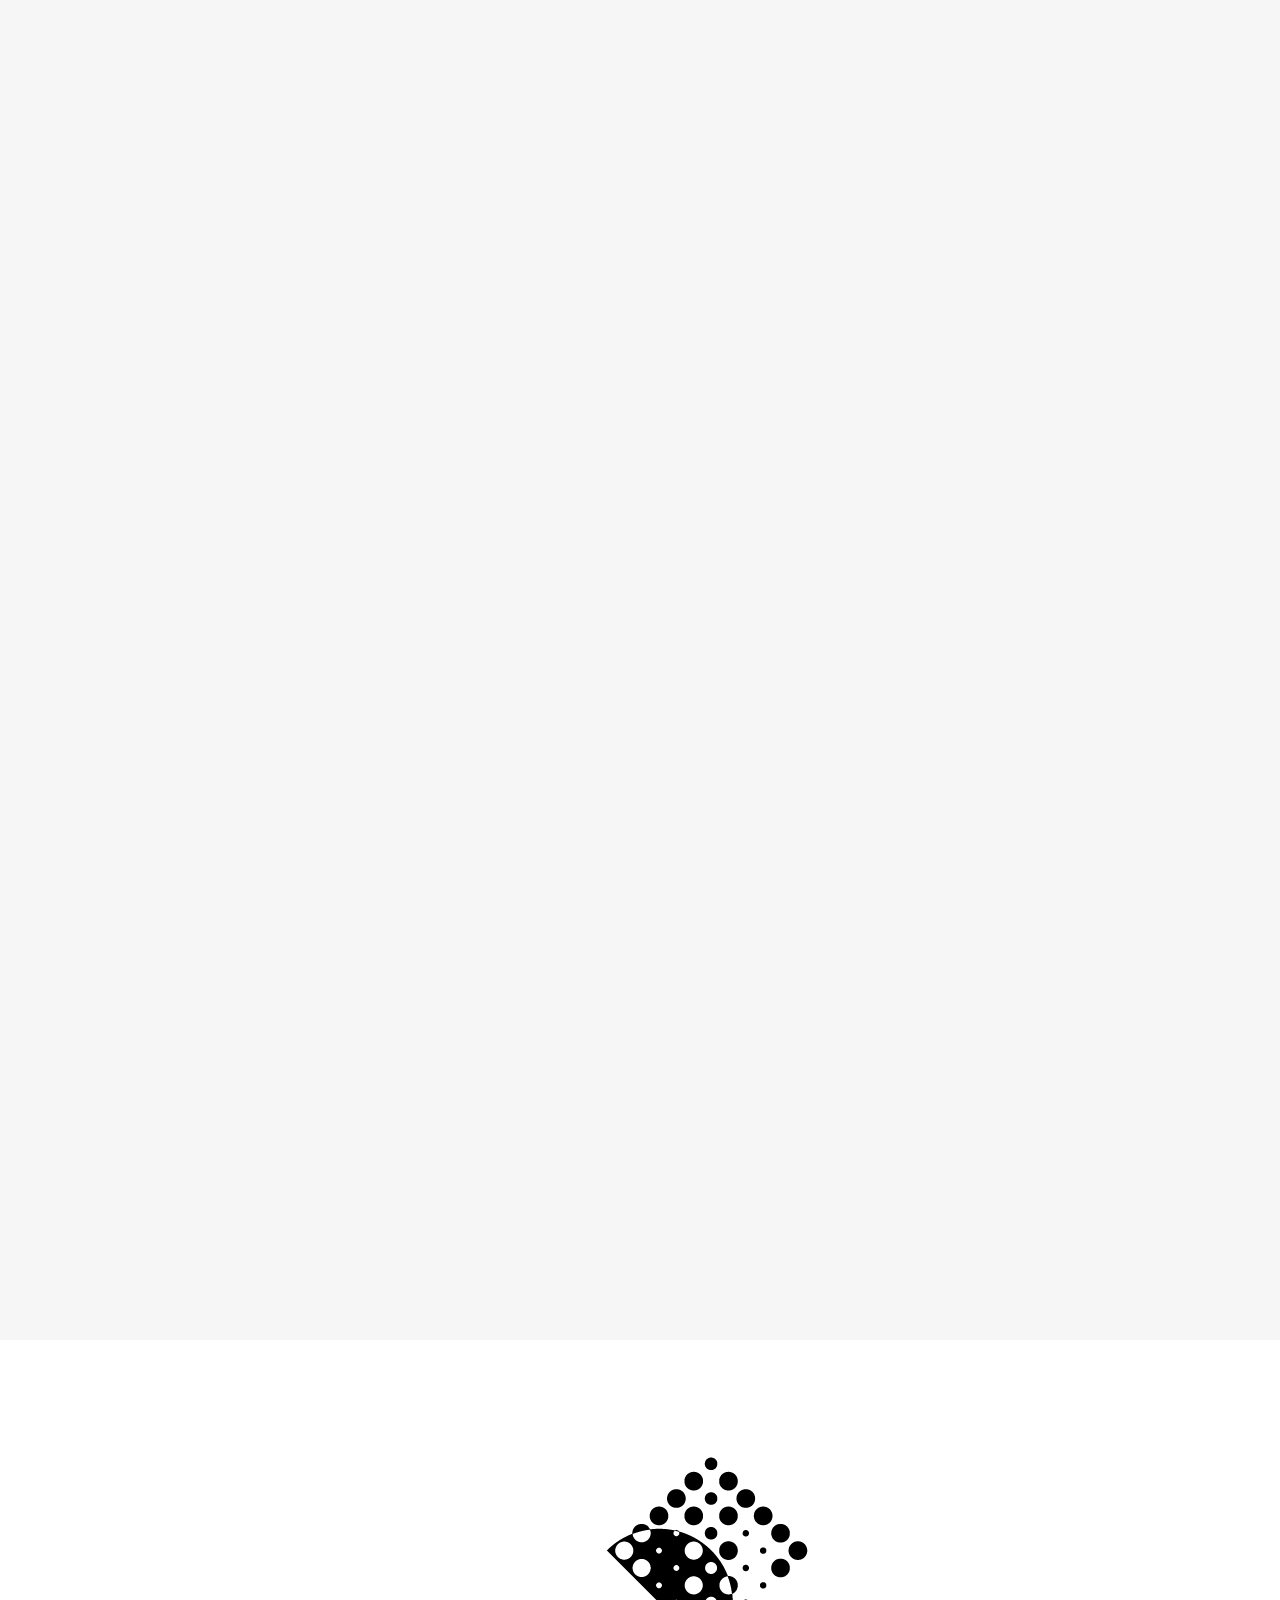
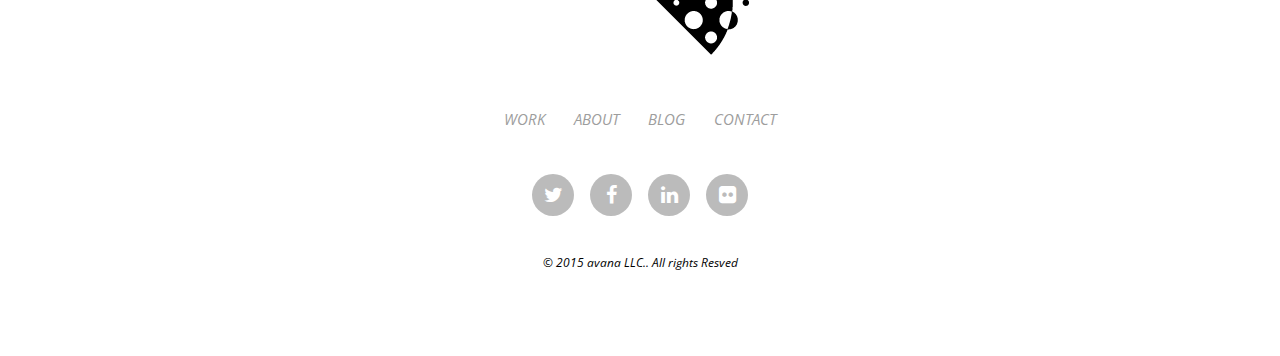
==== commit 18262d08: "update" ====
--- a/index.html
+++ b/index.html
@@ -10,13 +10,13 @@
 
         <!-- Description, Keywords and Author -->
 
-        <meta name="description" content="">
-
-        <meta name="author" content="">
+        <meta name="description" content="A Floating Space">
+
+        <meta name="author" content="A Floating Space">
 
         
 
-        <title>:: avana LLC ::</title>
+        <title>:: A Floating Space ::</title>
 
 		<link rel="shortcut icon" href="images/favicon.ico" type="image/x-icon">
 
@@ -66,7 +66,7 @@
 
                     	<h1>
 
-                        	<a href="index.html" title="avana LLC"><img src="images/logo.png" title="avana LLC" alt="avana LLC"/></a>
+                        	<a href="index.html" title="A Floating Space"><img src="images/logo.svg" title="A Floating Space" alt="A Floating Space, abstract thoughts foaming up"/></a>
 
                         </h1>
 
@@ -114,11 +114,11 @@
 
                     	<header>
 
-                        	<h2><span>avana</span> A Brand new Agency.</h2>
+                        	<h2><span>A Floating Space</span> YOLO and Behold.</h2>
 
                         </header>
 
-                        <p>This is the story of Avana, a minimal Bootstrap template for creative agency.</p>
+                        <p>You are at Luisa's brain-dump: a place to think and a space to stay afloat. When She's not here, she's usually at <a href="https://nomadiclabs.ca">Nomadic Labs</a>.</p>
 
                     </article>
 
@@ -127,22 +127,7 @@
                 
 
                 <section class="col-xs-12 col-sm-6 col-md-6 col-lg-6 grid">
-
-                	<figure class="effect-oscar">
-
-                    	<img src="images/home-images/image-1.jpg" alt="" class="img-responsive"/>
-
-                        <figcaption>
-
-                        	<h2>Eliana Dedda<span> Identity</span></h2>
-
-							<p>Personal Brand Identity.</p>
-
-							<a href="works-details.html">View more</a>
-
-                        </figcaption>
-
-                    </figure>
+                  <img src="images/logo.svg" alt="" class="img-responsive"/>
 
                 </section>
 
@@ -157,30 +142,50 @@
                 	<ul class="grid-lod effect-2" id="grid">
 
                     	<li>
+                        <h2>M.Arch Thesis 2015 <span><em>Does Architecture Dream of Upheaval?<em></span></h2>
+                          <figure class="effect-oscar">
+                              <img src="https://cdn-images-1.medium.com/max/2000/1*vCQJcyhSO1p0FSjhAhJlAA.png" alt="" class="img-responsive"/>
+                              <figcaption>
+                              <p>Read on Medium</p>
+                              </figcaption>
+                          </figure>
+                          <p>In the search for a speculative architecture to break free from linear evolution, a thoughtful investigation in regards to social, political and economic factors must be conducted. These factors participate within the rhizome, re-appropriating not only on a map, but through a network that suggests an alternative set of parameters influencing architecture and urbanism.</p>
+                        <a href="https://medium.com/a-floating-space/up/home">Read more</a>	            
+                        </li>
+                  
+                        <li>
+                          <h2>M.Arch Thesis 2015 <span><em>Does Architecture Dream of Upheaval?<em></span></h2>
+                        	<figure class="effect-oscar">
+                            <img src="images/home-images/image-4.jpg" alt="" class="img-responsive"/>
+                            <figcaption>
+                                <h2>A Brand <span>new Agency</span></h2>
+                                <p>Over 40,000 customers use our themes to power their</p>
+                                <a href="works-details.html">View more</a>
+                            </figcaption>
+
+                        </figure>
+
+                        </li>
+
+                        <li>
 
                         	<figure class="effect-oscar">
 
                             <img src="images/home-images/image-2.jpg" alt="" class="img-responsive"/>
 
-                            <figcaption>
-
-                            	
-
-                                    <h2>Studio Thonik <span>Exhibition</span></h2>
+                             <figcaption>
+
+                                <h2>Studio Thonik <span>Exhibition</span></h2>
 
                                     <p>Project for Thonik, design studio based in Amsterdam</p>
 
-                                    <a href="works-details.html">View more</a>
-
-                                
-
-                            </figcaption>
-
-                        </figure>
-
-                        </li>
-
-                        
+                                <a href="works-details.html">View more</a>
+
+                            </figcaption>
+
+                        </figure>
+
+                        </li>
 
                         <li>
 
@@ -188,7 +193,7 @@
 
                             <img src="images/home-images/image-4.jpg" alt="" class="img-responsive"/>
 
-                            <figcaption>
+                             <figcaption>
 
                                 <h2>A Brand <span>new Agency</span></h2>
 
@@ -282,46 +287,6 @@
 
                         </li>
 
-                        <li>
-
-                        	<figure class="effect-oscar">
-
-                            <img src="images/home-images/image-2.jpg" alt="" class="img-responsive"/>
-
-                             <figcaption>
-
-                                <h2>Studio Thonik <span>Exhibition</span></h2>
-
-                                    <p>Project for Thonik, design studio based in Amsterdam</p>
-
-                                <a href="works-details.html">View more</a>
-
-                            </figcaption>
-
-                        </figure>
-
-                        </li>
-
-                        <li>
-
-                        	<figure class="effect-oscar">
-
-                            <img src="images/home-images/image-4.jpg" alt="" class="img-responsive"/>
-
-                             <figcaption>
-
-                                <h2>A Brand <span>new Agency</span></h2>
-
-                                <p>Over 40,000 customers use our themes to power their</p>
-
-                                <a href="works-details.html">View more</a>
-
-                            </figcaption>
-
-                        </figure>
-
-                        </li>
-
                     </ul>
 
                 </section>
--- a/css/style.css
+++ b/css/style.css
@@ -138,11 +138,11 @@
 
 a {
 
-	text-decoration: none;
+	text-decoration: underline;
 
 	outline: none;
 
-	color: #010101;
+	color: #ffffff;
 
 	transition-delay: 0s;
 
@@ -156,9 +156,9 @@
 
 a:focus, img:focus, button:focus, .btn:focus {outline: none;}
 
-::-moz-selection {background-color:#fb5353;color:#fff;text-shadow:none;}
-
-::selection {background-color: #fb5353;color: #fff;text-shadow: none;}
+::-moz-selection {background-color:#333333;color:#fff;text-shadow:none;}
+
+::selection {background-color: #000000;color: #fff;text-shadow: none;}
 
 @font-face {font-family: 'Open Sans', sans-serif;}
 
@@ -174,13 +174,13 @@
 
 transition-duration: 0.6s;transition-property: all;transition-timing-function: ease;}
 
-header[role="header"] nav ul{ display:none; position: fixed; z-index:60; text-align:center; width:100%; height:100%; top:0; left:0; right:0; background-color:rgba(255,255,255,0.8); padding:0; margin:0; padding-top:199px;}
+header[role="header"] nav ul{ display:none; position: fixed; z-index:60; text-align:left; width:100%; height:100%; top:0; left:0; right:0; background-color:rgba(255,255,255,0.8); padding:0; margin:0; padding-top:199px;}
 
 header[role="header"] nav ul > li{ font-weight:800; font-size:42px; display:block}
 
-header[role="header"] nav ul > li > a{ display:block; line-height:72px; color:#404040}
-
-header[role="header"] nav ul > li:hover a,header[role="header"] nav ul > li.nav-active a{ text-decoration:none; color:#fb5353}
+header[role="header"] nav ul > li > a{ display:block; line-height:72px; color:#000000}
+
+header[role="header"] nav ul > li:hover a,header[role="header"] nav ul > li.nav-active a{ text-decoration:underline;; color:#000000}
 
 header[role="header"] nav #menu-button {width: 31px;font-size: 0;float: right;height: 19px;position: relative; z-index:70;
 
@@ -188,13 +188,13 @@
 
 header[role="header"] nav #menu-button span {display: block;position: absolute;z-index: 60;height: 3px;
 
-width: 100%;background: #111111;opacity: 1;left: 0;
+width: 100%;background: #000000;opacity: 1;left: 0;
 
 -webkit-transform: rotate(0deg);-moz-transform: rotate(0deg);-o-transform: rotate(0deg);
 
 transform: rotate(0deg);-webkit-transition: .25s ease-in-out;-moz-transition: .25s ease-in-out;-o-transition: .25s ease-in-out;transition: .25s ease-in-out;}
 
-header[role="header"] nav #menu-button span {background: #010101;}
+header[role="header"] nav #menu-button span {background: #000000;}
 
 header[role="header"] nav #menu-button span:nth-child(1) {top:0px;}
 
@@ -220,11 +220,13 @@
 
 main[role="main-home-wrapper"] article[role="pge-title-content"] header,main[role="main-inner-wrapper"] article[role="pge-title-content"] header{ padding-bottom:19px; padding-top:83px}
 
-main[role="main-home-wrapper"] article[role="pge-title-content"] header h2,main[role="main-inner-wrapper"] article[role="pge-title-content"] header h2{ font-size:46px; line-height:53px; color:#404040; font-weight:800}
-
-main[role="main-home-wrapper"] article[role="pge-title-content"] header h2 span,main[role="main-inner-wrapper"] article[role="pge-title-content"] header h2 span{ display:block; font-size:80px; color:#fb5353; padding-bottom:15px}
-
-main[role="main-home-wrapper"] article[role="pge-title-content"] p,main[role="main-inner-wrapper"] article[role="pge-title-content"] p{ font-size:20px; line-height:30px; color:#454545}
+main[role="main-home-wrapper"] article[role="pge-title-content"] header h2,main[role="main-inner-wrapper"] article[role="pge-title-content"] header h2{ font-size:36px; line-height:53px; color:#000000; font-weight:800}
+
+main[role="main-home-wrapper"] article[role="pge-title-content"] header h2 span,main[role="main-inner-wrapper"] article[role="pge-title-content"] header h2 span{ display:block; font-size:60px; color:#000000; padding-bottom:15px}
+
+main[role="main-home-wrapper"] article[role="pge-title-content"] p,main[role="main-inner-wrapper"] article[role="pge-title-content"] p a{ font-size:16px; line-height:30px; color:#000000}
+
+main[role="main-home-wrapper"] article[role="pge-title-content"] a[role="main-inner-wrapper"] article[role="pge-title-content"] a { font-size: 20px; color: #000000; text-decoration: underline;}
 
 /*===== footer ===*/
 
@@ -248,13 +250,13 @@
 
 footer[role="footer"] ul[role="social-icons"] > li > a{ display:block; width:42px; height:42px; background-color:#bbbbbb; color:#FFF; line-height:42px; font-size:20px; border-radius:100%; text-align:center}
 
-footer[role="footer"] ul[role="social-icons"] > li:hover a{ background-color:#fb5353}
-
-footer[role="footer"] .copy-right{ text-align:center; display:block; font-size:12px; line-height:13px; color:#9c9c9c}
+footer[role="footer"] ul[role="social-icons"] > li:hover a{ background-color:#000000;}
+
+footer[role="footer"] .copy-right{ text-align:center; display:block; font-size:12px; line-height:13px; color:#000000}
 
 /*===== About ===*/
 
-main[role="main-inner-wrapper"] .about-content{ background-color:#fb5353; padding-top:57px; padding-left:70px; padding-right:67px; padding-bottom:58px}
+main[role="main-inner-wrapper"] .about-content{ background-color:#ffffff; padding-top:57px; padding-left:70px; padding-right:67px; padding-bottom:58px}
 
 main[role="main-inner-wrapper"] .about-content p{ font-size:17px; line-height:30px; color:#FFF; padding-bottom:20px}
 
@@ -264,13 +266,13 @@
 
 main[role="main-inner-wrapper"] .thumbnails-pan section figure,main[role="main-inner-wrapper"] .thumbnails-pan section figure, img,main[role="main-inner-wrapper"] .thumbnails-pan section figure figcaption,section.blog-content figure,section.blog-content figure img,section.blog-content  article{transition-delay: 0s;transition-duration: 0.6s;transition-property: all;transition-timing-function: ease;}
 
-main[role="main-inner-wrapper"] .thumbnails-pan section figure figcaption{ position:absolute; bottom:-50%; left:0; right:0; background-color:#fb5353; margin:0 69px; text-align:center; color:#FFF; padding-top:16px; padding-bottom:27px}
+main[role="main-inner-wrapper"] .thumbnails-pan section figure figcaption{ position:absolute; bottom:-50%; left:0; right:0; background-color:#fb5353; margin:0 69px; text-align:left; color:#FFF; padding-top:16px; padding-bottom:27px}
 
 main[role="main-inner-wrapper"] .thumbnails-pan section figure figcaption h3{ font-size:21px; line-height:22px; font-weight:300}
 
 main[role="main-inner-wrapper"] .thumbnails-pan section figure figcaption h5{ text-transform:uppercase; font-size:13px; line-height:14px; font-weight:bold}
 
-main[role="main-inner-wrapper"] .thumbnails-pan section figure:hover,section.blog-content:hover article{ background-color:#fb5353; color:#FFF}
+main[role="main-inner-wrapper"] .thumbnails-pan section figure:hover,section.blog-content:hover article{ background-color:#008080; color:#FFF}
 
 main[role="main-inner-wrapper"] .thumbnails-pan section figure:hover img,section.blog-content:hover figure img{-webkit-transform: scale3d(1.08,1.08,2);transform: scale3d(1.08,1.08,2); opacity:0.5}
 
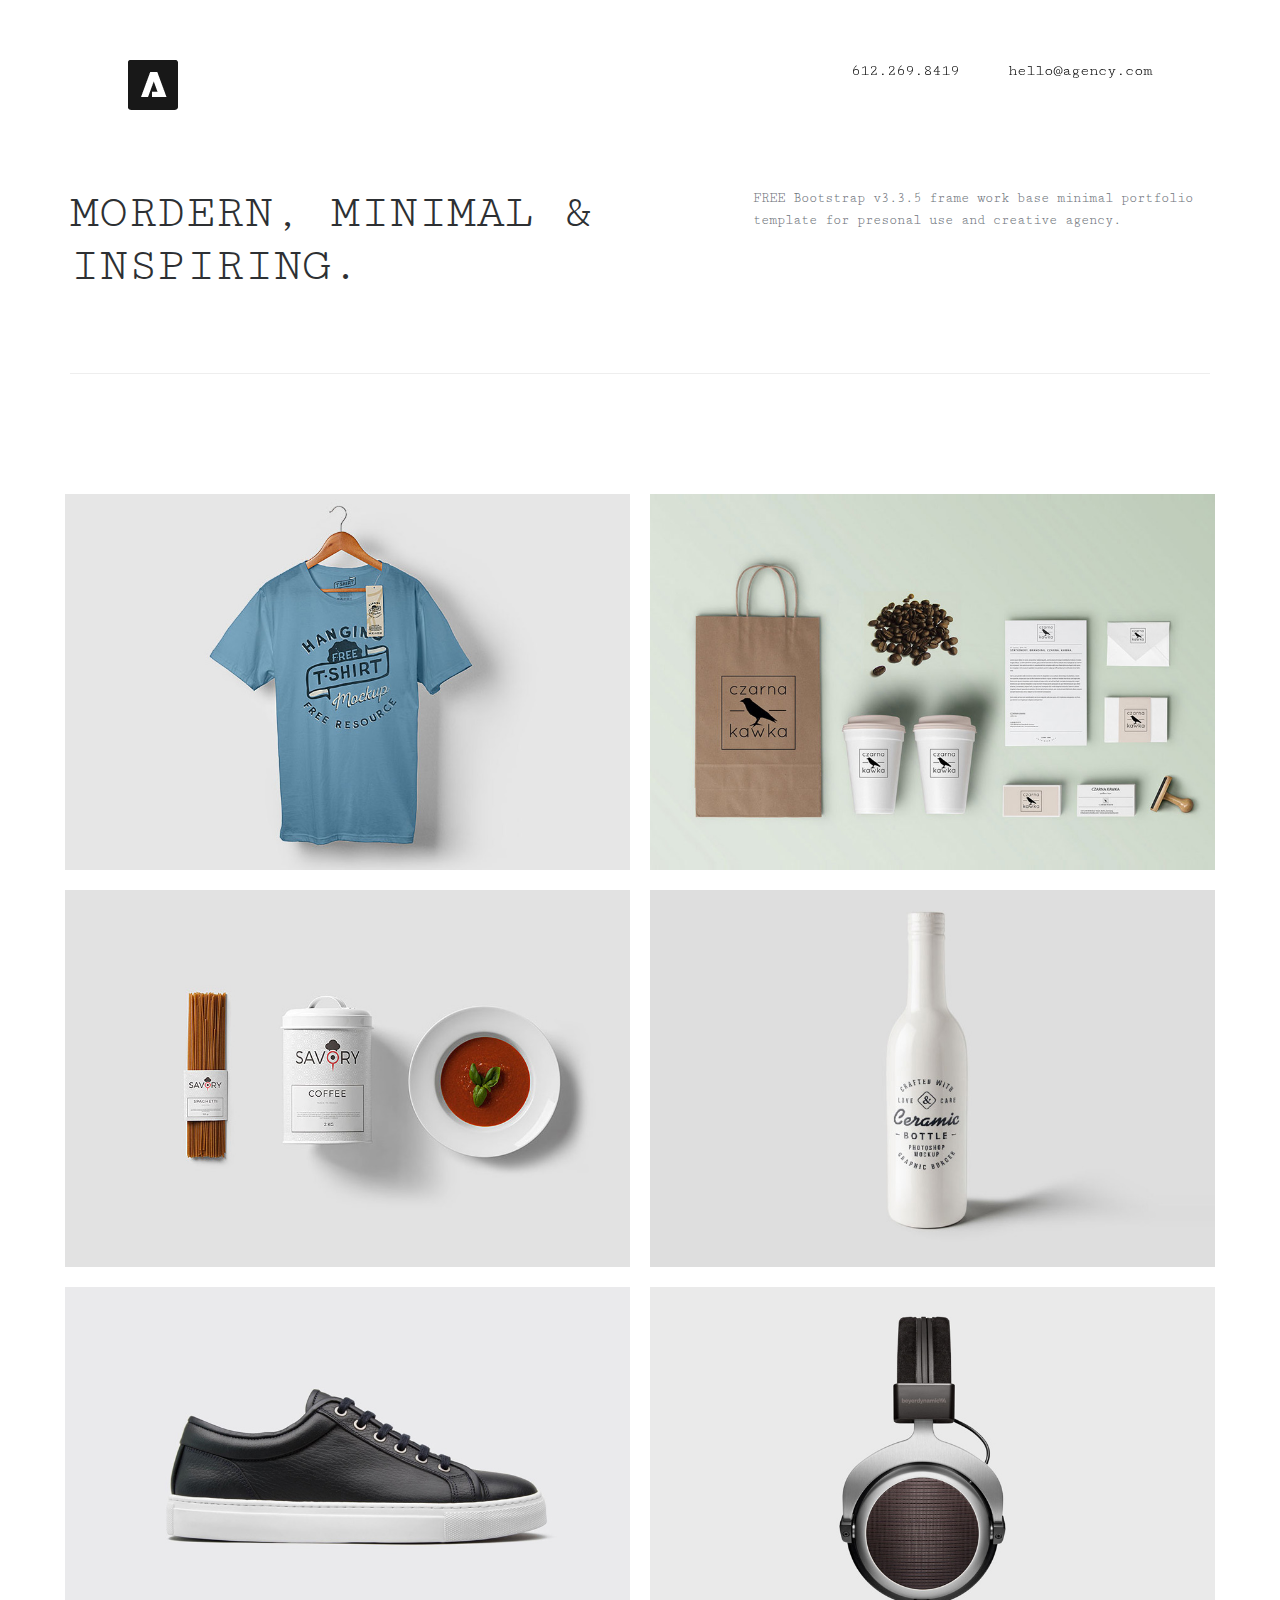
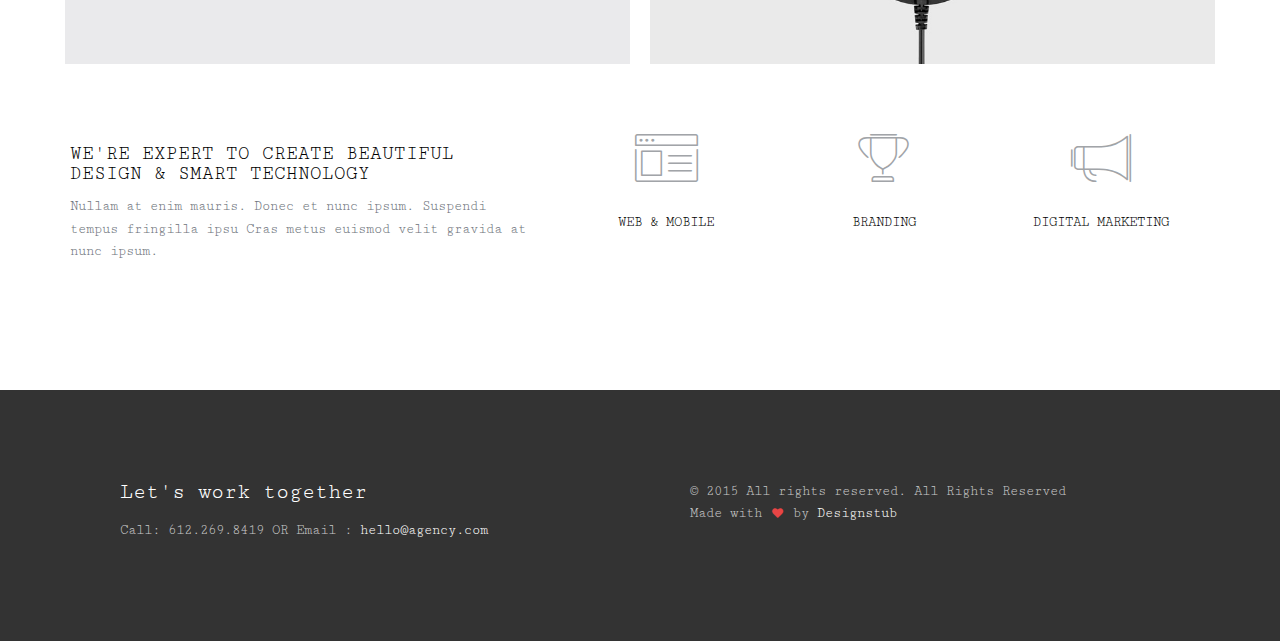
==== commit 73d71aa3: "new template" ====
--- a/index.html
+++ b/index.html
@@ -1,556 +1,170 @@
-<!DOCTYPE HTML>
+<!doctype html>
+<!--[if lt IE 7]>      <html class="no-js lt-ie9 lt-ie8 lt-ie7" lang=""> <![endif]-->
+<!--[if IE 7]>         <html class="no-js lt-ie9 lt-ie8" lang=""> <![endif]-->
+<!--[if IE 8]>         <html class="no-js lt-ie9" lang=""> <![endif]-->
+<!--[if gt IE 8]><!-->
+<html class="no-js" lang="">
+<!--<![endif]-->
+<head>
+<meta charset="utf-8">
+<meta name="description" content="">
+<meta name="viewport" content="width=device-width, initial-scale=1">
+<title>Adriya - Minimal, Creative, One Page Bootstrap Template</title>
+<link rel="stylesheet" href="css/bootstrap.min.css">
+<link rel="stylesheet" href="css/flexslider.css">
+<link rel="stylesheet" href="css/jquery.fancybox.css">
+<link rel="stylesheet" href="css/main.css">
+<link rel="stylesheet" href="css/responsive.css">
+<link rel="stylesheet" href="css/animate.min.css">
+<link rel="stylesheet" href="css/font-icon.css">
+<link rel="stylesheet" href="https://maxcdn.bootstrapcdn.com/font-awesome/4.4.0/css/font-awesome.min.css">
+</head>
+<body>
+<!-- header top section -->
+<section class="banner" role="banner">
+  <header id="header">
+    <div class="header-content clearfix"> <a class="logo" href="index.html"><img src="images/logo.png" alt=""></a>
+      <nav class="navigation" role="navigation">
+        <ul class="primary-nav">
+          <li>612.269.8419</li>
+          <li><a href="mainlto:hello@phdl.co">hello@agency.com</a></li>
+        </ul>
+      </nav>
+      <a href="#" class="nav-toggle">Menu<span></span></a> </div>
+  </header>
+</section>
+<!-- header top section --> 
+<!-- header content section -->
+<section id="hero" class="section ">
+  <div class="container">
+    <div class="row">
+      <div class="col-md-7 col-sm-6 hero">
+        <div class="hero-content">
+          <h1>Mordern, Minimal & Inspiring.</h1>
+        </div>
+        <!-- hero --> 
+      </div>
+      <div class="col-md-5 col-sm-6 hero">
+        <div class="hero-content">
+          <p>FREE Bootstrap v3.3.5 frame work base minimal portfolio template for presonal use and creative agency.</p>
+        </div>
+        <!-- hero --> 
+      </div>
+    </div>
+  </div>
+</section>
+<!-- header content section --> 
+<!-- portfolio grid section -->
+<section id="portfolio">
+  <div class="container">
+    <div class="row">
+      <div class="col-lg-12 text-center">
+        <hr class="section">
+      </div>
+    </div>
+    <div class="row">
+      <div class="col-sm-6 portfolio-item"> <a href="work-details.html" class="portfolio-link">
+        <div class="caption">
+          <div class="caption-content">
+            <h3>The Shape of Design</h3>
+            <h4>Branding/Graphic</h4>
+          </div>
+        </div>
+        <img src="images/portfolio/work-1.jpg" class="img-responsive" alt=""> </a> </div>
+      <div class="col-sm-6 portfolio-item"> <a href="work-details.html" class="portfolio-link">
+        <div class="caption">
+          <div class="caption-content">
+            <h3>czarna kawka</h3>
+            <h4>Branding</h4>
+          </div>
+        </div>
+        <img src="images/portfolio/work-2.jpg" class="img-responsive" alt=""> </a> </div>
+      <div class="col-sm-6 portfolio-item"> <a href="work-details.html" class="portfolio-link">
+        <div class="caption">
+          <div class="caption-content">
+            <h3>czarna kawka</h3>
+            <h4>Branding</h4>
+          </div>
+        </div>
+        <img src="images/portfolio/work-3.jpg" class="img-responsive" alt=""> </a> </div>
+      <div class="col-sm-6 portfolio-item"> <a href="work-details.html" class="portfolio-link">
+        <div class="caption">
+          <div class="caption-content">
+            <h3>czarna kawka</h3>
+            <h4>Branding</h4>
+          </div>
+        </div>
+        <img src="images/portfolio/work-4.jpg" class="img-responsive" alt=""> </a> </div>
+      <div class="col-sm-6 portfolio-item"> <a href="work-details.html" class="portfolio-link">
+        <div class="caption">
+          <div class="caption-content">
+            <h3>czarna kawka</h3>
+            <h4>Branding</h4>
+          </div>
+        </div>
+        <img src="images/portfolio/work-5.jpg" class="img-responsive" alt=""> </a> </div>
+      <div class="col-sm-6 portfolio-item"> <a href="work-details.html" class="portfolio-link">
+        <div class="caption">
+          <div class="caption-content">
+            <h3>czarna kawka</h3>
+            <h4>Branding</h4>
+          </div>
+        </div>
+        <img src="images/portfolio/work-6.jpg" class="img-responsive" alt=""> </a> </div>
+    </div>
+  </div>
+</section>
+<!-- portfolio grid section --> 
+<!-- service section -->
+<section id="service" class="service section">
+  <div class="container">
+    <div class="row">
+      <div class="col-md-5 col-sm-6">
+        <h4>We're expert to create beautiful design & smart technology</h4>
+        <p>Nullam at enim mauris. Donec et nunc ipsum. Suspendi tempus fringilla ipsu Cras metus euismod velit gravida at nunc ipsum.</p>
+      </div>
+      <div class="col-md-7 col-sm-6">
+        <div class="col-md-4 col-sm-6 service text-center"> <span class="icon icon-browser"></span>
+          <div class="service-content">
+            <h5>Web & Mobile</h5>
+          </div>
+        </div>
+        <div class="col-md-4 col-sm-6 service text-center"> <span class="icon icon-trophy"></span>
+          <div class="service-content">
+            <h5>Branding</h5>
+          </div>
+        </div>
+        <div class="col-md-4 col-sm-6 service text-center"> <span class="icon icon-megaphone"></span>
+          <div class="service-content">
+            <h5>Digital Marketing</h5>
+          </div>
+        </div>
+      </div>
+    </div>
+  </div>
+</section>
+<!-- service section --> 
+<!-- footer section -->
+<footer class="footer">
+  <div class="container">
+    <div class="col-md-6 left">
+      <h4>Let's work together</h4>
+      <p> Call: 612.269.8419 OR Email : <a href="mailto:hello@agency.com"> hello@agency.com </a></p>
+    </div>
+    <div class="col-md-6 right">
+      <p>© 2015 All rights reserved. All Rights Reserved<br>
+        Made with <i class="fa fa-heart pulse"></i> by <a href="http://www.designstub.com/">Designstub</a></p>
+    </div>
+  </div>
+</footer>
+<!-- footer section --> 
 
- <html>
-
-    <head>
-
-    	<meta name="viewport" content="width=device-width, initial-scale=1, maximum-scale=1" />
-
-        <meta charset="utf-8">
-
-        <!-- Description, Keywords and Author -->
-
-        <meta name="description" content="A Floating Space">
-
-        <meta name="author" content="A Floating Space">
-
-        
-
-        <title>:: A Floating Space ::</title>
-
-		<link rel="shortcut icon" href="images/favicon.ico" type="image/x-icon">
-
-
-
-        <!-- style -->
-
-        <link href="css/style.css" rel="stylesheet" type="text/css">
-
-        <!-- style -->
-
-        <!-- bootstrap -->
-
-        <link href="css/bootstrap.min.css" rel="stylesheet" type="text/css">
-
-        <!-- responsive -->
-
-        <link href="css/responsive.css" rel="stylesheet" type="text/css">
-
-        <!-- font-awesome -->
-
-        <link href="css/font-awesome.min.css" rel="stylesheet" type="text/css">
-
-        <!-- font-awesome -->
-
-        <link href="css/effects/set2.css" rel="stylesheet" type="text/css">
-
-        <link href="css/effects/normalize.css" rel="stylesheet" type="text/css">
-
-        <link href="css/effects/component.css"  rel="stylesheet" type="text/css" >
-
-	</head>
-
-
-
-    <body>
-
-    
-
-    	<!-- header -->
-
-        	<header role="header">
-
-            	<div class="container">
-
-                	<!-- logo -->
-
-                    	<h1>
-
-                        	<a href="index.html" title="A Floating Space"><img src="images/logo.svg" title="A Floating Space" alt="A Floating Space, abstract thoughts foaming up"/></a>
-
-                        </h1>
-
-                    <!-- logo -->
-
-                    <!-- nav -->
-
-                    <nav role="header-nav" class="navy">
-
-                        <ul>
-
-                            <li class="nav-active"><a href="index.html" title="Work">Work</a></li>
-
-                            <li><a href="about.html" title="About">About</a></li>
-
-                            <li><a href="blog.html" title="Blog">Blog</a></li>
-
-                            <li><a href="contact.html" title="Contact">Contact</a></li>
-
-                        </ul>
-
-                    </nav>
-
-                    <!-- nav -->
-
-                </div>
-
-            </header>
-
-        <!-- header -->
-
-        <!-- main -->
-
-        <main role="main-home-wrapper" class="container">
-
-        	
-
-            <div class="row">
-
-            
-
-            	<section class="col-xs-12 col-sm-6 col-md-6 col-lg-6 ">
-
-                	<article role="pge-title-content">
-
-                    	<header>
-
-                        	<h2><span>A Floating Space</span> YOLO and Behold.</h2>
-
-                        </header>
-
-                        <p>You are at Luisa's brain-dump: a place to think and a space to stay afloat. When She's not here, she's usually at <a href="https://nomadiclabs.ca">Nomadic Labs</a>.</p>
-
-                    </article>
-
-                </section>
-
-                
-
-                <section class="col-xs-12 col-sm-6 col-md-6 col-lg-6 grid">
-                  <img src="images/logo.svg" alt="" class="img-responsive"/>
-
-                </section>
-
-                
-
-                <div class="clearfix"></div>
-
-                
-
-                <section class="col-xs-12 col-sm-6 col-md-6 col-lg-6 grid">
-
-                	<ul class="grid-lod effect-2" id="grid">
-
-                    	<li>
-                        <h2>M.Arch Thesis 2015 <span><em>Does Architecture Dream of Upheaval?<em></span></h2>
-                          <figure class="effect-oscar">
-                              <img src="https://cdn-images-1.medium.com/max/2000/1*vCQJcyhSO1p0FSjhAhJlAA.png" alt="" class="img-responsive"/>
-                              <figcaption>
-                              <p>Read on Medium</p>
-                              </figcaption>
-                          </figure>
-                          <p>In the search for a speculative architecture to break free from linear evolution, a thoughtful investigation in regards to social, political and economic factors must be conducted. These factors participate within the rhizome, re-appropriating not only on a map, but through a network that suggests an alternative set of parameters influencing architecture and urbanism.</p>
-                        <a href="https://medium.com/a-floating-space/up/home">Read more</a>	            
-                        </li>
-                  
-                        <li>
-                          <h2>M.Arch Thesis 2015 <span><em>Does Architecture Dream of Upheaval?<em></span></h2>
-                        	<figure class="effect-oscar">
-                            <img src="images/home-images/image-4.jpg" alt="" class="img-responsive"/>
-                            <figcaption>
-                                <h2>A Brand <span>new Agency</span></h2>
-                                <p>Over 40,000 customers use our themes to power their</p>
-                                <a href="works-details.html">View more</a>
-                            </figcaption>
-
-                        </figure>
-
-                        </li>
-
-                        <li>
-
-                        	<figure class="effect-oscar">
-
-                            <img src="images/home-images/image-2.jpg" alt="" class="img-responsive"/>
-
-                             <figcaption>
-
-                                <h2>Studio Thonik <span>Exhibition</span></h2>
-
-                                    <p>Project for Thonik, design studio based in Amsterdam</p>
-
-                                <a href="works-details.html">View more</a>
-
-                            </figcaption>
-
-                        </figure>
-
-                        </li>
-
-                        <li>
-
-                        	<figure class="effect-oscar">
-
-                            <img src="images/home-images/image-4.jpg" alt="" class="img-responsive"/>
-
-                             <figcaption>
-
-                                <h2>A Brand <span>new Agency</span></h2>
-
-                                <p>Over 40,000 customers use our themes to power their</p>
-
-                                <a href="works-details.html">View more</a>
-
-                            </figcaption>
-
-                        </figure>
-
-                        </li>
-
-                        <li>
-
-                        	<figure class="effect-oscar">
-
-                            <img src="images/home-images/image-2.jpg" alt="" class="img-responsive"/>
-
-                             <figcaption>
-
-                                <h2>Studio Thonik <span>Exhibition</span></h2>
-
-                                    <p>Project for Thonik, design studio based in Amsterdam</p>
-
-                                <a href="works-details.html">View more</a>
-
-                            </figcaption>
-
-                        </figure>
-
-                        </li>
-
-                        <li>
-
-                        	<figure class="effect-oscar">
-
-                            <img src="images/home-images/image-4.jpg" alt="" class="img-responsive"/>
-
-                             <figcaption>
-
-                                <h2>A Brand <span>new Agency</span></h2>
-
-                                <p>Over 40,000 customers use our themes to power their</p>
-
-                                <a href="works-details.html">View more</a>
-
-                            </figcaption>
-
-                        </figure>
-
-                        </li>
-
-                        <li>
-
-                        	<figure class="effect-oscar">
-
-                            <img src="images/home-images/image-2.jpg" alt="" class="img-responsive"/>
-
-                             <figcaption>
-
-                                <h2>Studio Thonik <span>Exhibition</span></h2>
-
-                                    <p>Project for Thonik, design studio based in Amsterdam</p>
-
-                                <a href="works-details.html">View more</a>
-
-                            </figcaption>
-
-                        </figure>
-
-                        </li>
-
-                        <li>
-
-                        	<figure class="effect-oscar">
-
-                            <img src="images/home-images/image-4.jpg" alt="" class="img-responsive"/>
-
-                             <figcaption>
-
-                                <h2>A Brand <span>new Agency</span></h2>
-
-                                <p>Over 40,000 customers use our themes to power their</p>
-
-                                <a href="works-details.html">View more</a>
-
-                            </figcaption>
-
-                        </figure>
-
-                        </li>
-
-                    </ul>
-
-                </section>
-
-                
-
-                <section class="col-xs-12 col-sm-6 col-md-6 col-lg-6 grid">
-
-                	<ul class="grid-lod effect-2" id="grid">
-
-                    	<li>
-
-                        	<figure class="effect-oscar">
-
-                            <img src="images/home-images/image-3.jpg" alt="" class="img-responsive"/>
-
-                             <figcaption>
-
-                                <h2>Anatome Milano <span>Galleria</span></h2>
-
-                                <p>Galerie Anatome based in Paris</p>
-
-                                <a href="works-details.html">View more</a>
-
-                            </figcaption>
-
-                        </figure>
-
-                        </li>
-
-                        <li>
-
-                        	<figure class="effect-oscar">
-
-                            <img src="images/home-images/image-5.jpg" alt="" class="img-responsive"/>
-
-                             <figcaption>
-
-                                <h2>A Brand <span>new Agency</span></h2>
-
-                                <p>Over 40,000 customers use our themes to power their</p>
-
-                                <a href="works-details.html">View more</a>
-
-                            </figcaption>
-
-                        </figure>
-
-                        </li>
-
-                        <li>
-
-                        	<figure class="effect-oscar">
-
-                            <img src="images/home-images/image-3.jpg" alt="" class="img-responsive"/>
-
-                             <figcaption>
-
-                                <h2>Anatome Milano <span>Galleria</span></h2>
-
-                                <p>Galerie Anatome based in Paris</p>
-
-                                <a href="works-details.html">View more</a>
-
-                            </figcaption>
-
-                        </figure>
-
-                        </li>
-
-                        <li>
-
-                        	<figure class="effect-oscar">
-
-                            <img src="images/home-images/image-5.jpg" alt="" class="img-responsive"/>
-
-                             <figcaption>
-
-                                <h2>A Brand <span>new Agency</span></h2>
-
-                                <p>Over 40,000 customers use our themes to power their</p>
-
-                                <a href="works-details.html">View more</a>
-
-                            </figcaption>
-
-                        </figure>
-
-                        </li>
-
-                        <li>
-
-                        	<figure class="effect-oscar">
-
-                            <img src="images/home-images/image-3.jpg" alt="" class="img-responsive"/>
-
-                             <figcaption>
-
-                               <h2>Anatome Milano <span>Galleria</span></h2>
-
-                                <p>Galerie Anatome based in Paris</p>
-
-                                <a href="works-details.html">View more</a>
-
-                            </figcaption>
-
-                        </figure>
-
-                        </li>
-
-                        <li>
-
-                             <figure class="effect-oscar">
-
-                                <img src="images/home-images/image-5.jpg" alt="" class="img-responsive"/>
-
-                                 <figcaption>
-
-                                <h2>A Brand <span>new Agency</span></h2>
-
-                                <p>Over 40,000 customers use our themes to power their</p>
-
-                                <a href="works-details.html">View more</a>
-
-                            </figcaption>
-
-                            </figure>
-
-                        </li>
-
-                        <li>
-
-                       	 	<figure class="effect-oscar">
-
-                            <img src="images/home-images/image-3.jpg" alt="" class="img-responsive"/>
-
-                             <figcaption>
-
-                                <h2>Anatome Milano <span>Galleria</span></h2>
-
-                                <p>Galerie Anatome based in Paris</p>
-
-                                <a href="works-details.html">View more</a>
-
-                            </figcaption>
-
-                        </figure>
-
-                        </li>
-
-                        <li>
-
-                        	<figure class="effect-oscar">
-
-                            <img src="images/home-images/image-5.jpg" alt="" class="img-responsive"/>
-
-                             <figcaption>
-
-                                <h2>A Brand <span>new Agency</span></h2>
-
-                                <p>Over 40,000 customers use our themes to power their</p>
-
-                                <a href="works-details.html">View more</a>
-
-                            </figcaption>
-
-                        </figure>
-
-                        </li>
-
-                    </ul>
-
-                </section>
-
-                <div class="clearfix"></div>
-
-            </div>
-
-        </main>
-
-    	<!-- main -->
-
-        <!-- footer -->
-
-        <footer role="footer">
-
-            <!-- logo -->
-
-                <h1>
-
-                    <a href="index.html" title="avana LLC"><img src="images/logo.png" title="avana LLC" alt="avana LLC"/></a>
-
-                </h1>
-
-            <!-- logo -->
-
-            <!-- nav -->
-
-            <nav role="footer-nav">
-
-            	<ul>
-
-                	<li><a href="index.html" title="Work">Work</a></li>
-
-                    <li><a href="about.html" title="About">About</a></li>
-
-                    <li><a href="blog.html" title="Blog">Blog</a></li>
-
-                    <li><a href="contact.html" title="Contact">Contact</a></li>
-
-                </ul>
-
-            </nav>
-
-            <!-- nav -->
-
-            <ul role="social-icons">
-
-            	<li><a href="#"><i class="fa fa-twitter" aria-hidden="true"></i></a></li>
-
-                <li><a href="#"><i class="fa fa-facebook" aria-hidden="true"></i></a></li>
-
-                <li><a href="#"><i class="fa fa-linkedin" aria-hidden="true"></i></a></li>
-
-                <li><a href="#"><i class="fa fa-flickr" aria-hidden="true"></i></a></li>
-
-            </ul>
-
-            <p class="copy-right">&copy; 2015  avana LLC.. All rights Resved</p>
-
-        </footer>
-
-        <!-- footer -->
-
-    
-
-        <!-- jQuery (necessary for Bootstrap's JavaScript plugins) -->
-
-        <script src="js/jquery.min.js" type="text/javascript"></script>
-
-        <!-- custom -->
-
-		<script src="js/nav.js" type="text/javascript"></script>
-
-        <script src="js/custom.js" type="text/javascript"></script>
-
-        <!-- Include all compiled plugins (below), or include individual files as needed -->
-
-        <script src="js/bootstrap.min.js" type="text/javascript"></script>
-
-        <script src="js/effects/masonry.pkgd.min.js"  type="text/javascript"></script>
-
-		<script src="js/effects/imagesloaded.js"  type="text/javascript"></script>
-
-		<script src="js/effects/classie.js"  type="text/javascript"></script>
-
-		<script src="js/effects/AnimOnScroll.js"  type="text/javascript"></script>
-
-        <script src="js/effects/modernizr.custom.js"></script>
-
-        <!-- jquery.countdown -->
-
-        <script src="js/html5shiv.js" type="text/javascript"></script>
-
-    </body>
-
-</html>+<!-- JS FILES --> 
+<script src="https://ajax.googleapis.com/ajax/libs/jquery/1.11.3/jquery.min.js"></script> 
+<script src="js/bootstrap.min.js"></script> 
+<script src="js/jquery.fancybox.pack.js"></script> 
+<script src="js/retina.min.js"></script> 
+<script src="js/modernizr.js"></script> 
+<script src="js/main.js"></script>
+</body>
+</html>
--- a/css/main.css
+++ b/css/main.css
@@ -0,0 +1,425 @@
+/* ------------------------------------------------------------------------------
+	Template Name: Flosix
+	Author: Designstub
+	Author URI: http://www.designstub.com
+	License: GNU General Public License version 3.0
+	License URI: http://www.gnu.org/licenses/gpl-3.0.html
+	Version: 1.0
+
+/* ------------------------------------------------------------------------------
+	Typography
+-------------------------------------------------------------------------------*/
+
+@import url(http://fonts.googleapis.com/css?family=Cutive%20Mono:400);
+p {
+	font-size: 14px;
+	line-height: 22.4px;
+	color: #6c7279;
+}
+h1 {
+	font-size: 65px;
+	color: #2d3033;
+}
+h2 {
+	font-size: 40px;
+	color: #2d3033;
+}
+h3 {
+	font-size: 28px;
+	color: #2d3033;
+	font-weight: 300;
+}
+h4 {
+	font-size: 22px;
+	color: #2d3033;
+	font-weight: 400;
+}
+h5 {
+	font-size: 14px;
+	color: #2d3033;
+	font-weight: 700;
+}
+.btn {
+	background-color: #333;
+	margin: 40px;
+	color: #fff;
+	font-size: 15px;
+	font-weight: 600;
+	letter-spacing: 1px;
+	border-radius: 0px;
+	padding: 3%;
+	display: inline-block;
+	text-transform: uppercase;
+}
+.btn:hover, .btn:focus {
+	background-color: #000;
+	color: #fff;
+}
+.btn-large {
+	padding: 15px 40px;
+}
+/* ------------------------------------------------------------------------------
+	Global Styles
+-------------------------------------------------------------------------------*/
+a {
+	color: #e84545;
+}
+a:hover, a:focus {
+	text-decoration: none;
+	-moz-transition: background-color, color, 0.3s;
+	-o-transition: background-color, color, 0.3s;
+	-webkit-transition: background-color, color, 0.3s;
+	transition: background-color, color, 0.3s;
+}
+body {
+	font-family: "Cutive Mono";
+	font-weight: 400;
+	color: #fff;
+}
+ul, ol {
+	margin: 0;
+	padding: 0;
+}
+ul li {
+	list-style: none;
+}
+.section {
+	padding: 50px 0;
+}
+.no-padding {
+	padding: 0;
+}
+.no-gutter [class*=col-] {
+	padding-right: 0;
+	padding-left: 0;
+}
+.extra-padding {
+	margin: 60px 0 0 100px;
+}
+/* ------------------------------------------------------------------------------
+	 Header
+-------------------------------------------------------------------------------*/
+#header {
+	position: fixed;
+	width: 100%;
+	z-index: 999;
+}
+#header .header-content {
+	margin: 0 auto;
+	padding: 60px 10%;
+	width: 100%;
+	-moz-transition: padding 0.3s;
+	-o-transition: padding 0.3s;
+	-webkit-transition: padding 0.3s;
+	transition: padding 0.3s;
+}
+#header .logo {
+	float: left;
+}
+#header.fixed {
+	background-color: rgba(255, 255, 255, 1);
+}
+#header.fixed .header-content {
+	border-bottom: 0;
+	padding: 25px 10%;
+}
+#header.fixed .nav-toggle {
+	top: 18px;
+}
+.navigation.open {
+	opacity: 0.9;
+	visibility: visible;
+	-moz-transition: opacity 0.5s;
+	-o-transition: opacity 0.5s;
+	-webkit-transition: opacity 0.5s;
+	transition: opacity 0.5s;
+}
+.navigation {
+	float: right;
+}
+.navigation li {
+	display: inline-block;
+}
+.navigation, .navigation a {
+	color: rgba(0, 0, 0, 1);
+	font-size: 16px;
+	margin-left: 40px;
+	letter-spacing: -1px;
+}
+.navigation a:hover, .navigation a.active {
+	color: #000;
+}
+.nav-toggle {
+	display: none;
+	height: 44px;
+	overflow: hidden;
+	position: fixed;
+	right: 5%;
+	text-indent: 100%;
+	top: 32px;
+	white-space: nowrap;
+	width: 44px;
+	z-index: 99999;
+	-moz-transition: all 0.3s;
+	-o-transition: all 0.3s;
+	-webkit-transition: all 0.3s;
+	transition: all 0.3s;
+}
+.nav-toggle:before, .nav-toggle:after {
+	border-radius: 50%;
+	content: "";
+	height: 100%;
+	left: 0;
+	position: absolute;
+	top: 0;
+	width: 100%;
+	-moz-transform: translateZ(0);
+	-ms-transform: translateZ(0);
+	-webkit-transform: translateZ(0);
+	transform: translateZ(0);
+	-moz-backface-visibility: hidden;
+	-webkit-backface-visibility: hidden;
+	backface-visibility: hidden;
+	-moz-transition-property: -moz-transform;
+	-o-transition-property: -o-transform;
+	-webkit-transition-property: -webkit-transform;
+	transition-property: transform;
+}
+.nav-toggle:before {
+	background-color: #333;
+	-moz-transform: scale(1);
+	-ms-transform: scale(1);
+	-webkit-transform: scale(1);
+	transform: scale(1);
+	-moz-transition-duration: 0.3s;
+	-o-transition-duration: 0.3s;
+	-webkit-transition-duration: 0.3s;
+	transition-duration: 0.3s;
+}
+.nav-toggle:after {
+	background-color: #000;
+	-moz-transform: scale(0);
+	-ms-transform: scale(0);
+	-webkit-transform: scale(0);
+	transform: scale(0);
+	-moz-transition-duration: 0s;
+	-o-transition-duration: 0s;
+	-webkit-transition-duration: 0s;
+	transition-duration: 0s;
+}
+.nav-toggle span {
+	background-color: #fff;
+	bottom: auto;
+	display: inline-block;
+	height: 3px;
+	left: 50%;
+	position: absolute;
+	right: auto;
+	top: 50%;
+	width: 18px;
+	z-index: 10;
+	-moz-transform: translateX(-50%) translateY(-50%);
+	-ms-transform: translateX(-50%) translateY(-50%);
+	-webkit-transform: translateX(-50%) translateY(-50%);
+	transform: translateX(-50%) translateY(-50%);
+}
+.nav-toggle span:before, .nav-toggle span:after {
+	background-color: #fff;
+	content: "";
+	height: 100%;
+	position: absolute;
+	right: 0;
+	top: 0;
+	width: 100%;
+	-moz-transform: translateZ(0);
+	-ms-transform: translateZ(0);
+	-webkit-transform: translateZ(0);
+	transform: translateZ(0);
+	-moz-backface-visibility: hidden;
+	-webkit-backface-visibility: hidden;
+	backface-visibility: hidden;
+	-moz-transition: -moz-transform 0.3s;
+	-o-transition: -o-transform 0.3s;
+	-webkit-transition: -webkit-transform 0.3s;
+	transition: transform 0.3s;
+}
+.nav-toggle span:before {
+	-moz-transform: translateY(-6px) rotate(0deg);
+	-ms-transform: translateY(-6px) rotate(0deg);
+	-webkit-transform: translateY(-6px) rotate(0deg);
+	transform: translateY(-6px) rotate(0deg);
+}
+.nav-toggle span:after {
+	-moz-transform: translateY(6px) rotate(0deg);
+	-ms-transform: translateY(6px) rotate(0deg);
+	-webkit-transform: translateY(6px) rotate(0deg);
+	transform: translateY(6px) rotate(0deg);
+}
+.nav-toggle.close-nav:before {
+	-moz-transform: scale(0);
+	-ms-transform: scale(0);
+	-webkit-transform: scale(0);
+	transform: scale(0);
+}
+.nav-toggle.close-nav:after {
+	-moz-transform: scale(1);
+	-ms-transform: scale(1);
+	-webkit-transform: scale(1);
+	transform: scale(1);
+}
+.nav-toggle.close-nav span {
+	background-color: rgba(255, 255, 255, 0);
+}
+.nav-toggle.close-nav span:before, .nav-toggle.close-nav span:after {
+	background-color: #fff;
+}
+.nav-toggle.close-nav span:before {
+	-moz-transform: translateY(0) rotate(45deg);
+	-ms-transform: translateY(0) rotate(45deg);
+	-webkit-transform: translateY(0) rotate(45deg);
+	transform: translateY(0) rotate(45deg);
+}
+.nav-toggle.close-nav span:after {
+	-moz-transform: translateY(0) rotate(-45deg);
+	-ms-transform: translateY(0) rotate(-45deg);
+	-webkit-transform: translateY(0) rotate(-45deg);
+	transform: translateY(0) rotate(-45deg);
+}
+/* ------------------------------------------------------------------------------
+	 Hero content
+-------------------------------------------------------------------------------*/
+.hero {
+	margin-top: 10%;
+}
+.hero-content {
+}
+.hero h1 {
+	font-size: 48px;
+	text-transform: uppercase;
+}
+.hero h4 {
+	font-weight: 400;
+}
+.hero p {
+	padding-top: 20px;
+}
+/* ------------------------------------------------------------------------------
+	 Portfolio
+-------------------------------------------------------------------------------*/
+#portfolio .portfolio-item {
+	right: 0;
+	margin: 0 0 20px;
+	padding: 0 10px;
+}
+#portfolio .portfolio-item .portfolio-link {
+	display: block;
+	position: relative;
+	margin: 0 auto;
+}
+#portfolio .portfolio-item .portfolio-link .caption {
+	position: absolute;
+	width: 100%;
+	height: 100%;
+	opacity: 0;
+	background: rgba(58,54,54,.9);
+	-webkit-transition: all ease .5s;
+	-moz-transition: all ease .5s;
+	transition: all ease .5s;
+}
+#portfolio .portfolio-item .portfolio-link .caption:hover {
+	opacity: 1;
+}
+#portfolio .portfolio-item .portfolio-link .caption .caption-content {
+	position: absolute;
+	top: 50%;
+	width: 100%;
+	height: 20px;
+	margin-top: -12px;
+	text-align: center;
+	font-size: 20px;
+	color: #fff;
+}
+#portfolio .portfolio-item .portfolio-link .caption .caption-content i {
+	margin-top: -12px;
+}
+#portfolio .portfolio-item .portfolio-link .caption .caption-content h3 {
+	margin: 0;
+	color: #e9eaed;
+	font-size: 17px;
+	letter-spacing: 4px;
+	text-transform: uppercase;
+}
+#portfolio .portfolio-item .portfolio-link .caption .caption-content h4 {
+	margin: 10px 0;
+	color: #e9eaed;
+	font-size: 12px;
+	letter-spacing: 2px;
+	text-transform: uppercase;
+}
+#portfolio * {
+	z-index: 2;
+}
+/* ------------------------------------------------------------------------------
+	 Service
+-------------------------------------------------------------------------------*/
+.service {
+	margin-bottom: 50px;
+}
+.service h4 {
+	font-size: 19px;
+	color: #000;
+	font-weight: 400;
+	text-transform: uppercase;
+}
+.service-content {
+	margin-top: 30px;
+}
+.service .icon {
+	color: #a1a4a8;
+	font-size: 48px;
+}
+.service-content h5 {
+	text-transform: uppercase;
+	font-weight: 400;
+	color: #000;
+}
+/* ------------------------------------------------------------------------------
+	 Footer
+-------------------------------------------------------------------------------*/
+.footer {
+	text-align: left;
+	background-color: #333;
+	padding: 7%;
+}
+.footer h4 {
+	color: #fff;
+	margin: 0 0 15px 0;
+	padding: 0px;
+}
+.footer p {
+	color: #c8c8c8;
+}
+.footer a {
+	color: #fff;
+}
+.footer a:hover {
+	text-decoration: underline;
+}
+.footer .fa-heart {
+	color: #e84545;
+	font-size: 11px;
+	margin: 0 2px;
+}
+/* ------------------------------------------------------------------------------
+	 Work Details
+-------------------------------------------------------------------------------*/
+.work-detail img {
+	width: 100%;
+	text-align: center;
+	margin: 5% 0 5% 0;
+}
+
+.work-detail a
+{
+	color:#000;
+}--- a/css/responsive.css
+++ b/css/responsive.css
@@ -1,129 +1,174 @@
-/* md */+@media screen and (max-width: 1024px) {
+#header .header-content {
+	width: 90%;
+}
+#header .header-content {
+	padding: 30px 0%;
+}
+#header.fixed .header-content {
+    border-bottom: 0 none;
+    padding: 25px 0;
+}
+.nav-toggle {
+	display: block;
+}
+.navigation {
+	position: fixed;
+	background-color: #fff;
+	width: 100%;
+	height: 100%;
+	top: 0;
+	left: 0;
+	z-index: 99999;
+	visibility: hidden;
+	opacity: 0;
+	-webkit-transition: opacity 0.5s, visibility 0s 0.5s;
+	transition: opacity 0.5s, visibility 0s 0.5s;
+}
+.navigation .primary-nav {
+	position: relative;
+	top: 45%;
+	-moz-transform: translateY(-45%);
+	-ms-transform: translateY(-45%);
+	-webkit-transform: translateY(-45%);
+	transform: translateY(-45%);
+}
+.navigation li {
+	display: block;
+	font-size: 25px;
+		text-align: center;
+	margin-bottom: 20px;
+}
+.navigation a {
+	display: block;
+	font-size: 25px;
+	margin: 0;
+	margin-left: 0px;
+	text-align: center;
+}
+.flex-control-nav {
+	bottom: 20px;
+}
+}
+@media screen and (max-width: 768px) {
+#header .header-content {
+	padding: 30px 0%;
+}
+.navigation, .navigation a {
+	margin-left: 0px;
+}
+.flexslider {
+	padding-bottom: 80px;
+}
+.flex-control-nav {
+	width: 100%;
+}
+.footer .footer-col {
+	margin-bottom: 50px;
+}
+.hero {
+	margin-top: 0px;
+}
+.hero-content h1 {
+	margin-top: 25%;
+	font-size: 24px;
+}
+.hero-content p {
+	margin-top: 0px;
 
-@media (min-width: 992px) and (max-width: 1199px) {+}
+.hero-content h4 {
+	margin-top: 25%;
 
-	.comments-reply li section{ width:88%}+}
+.service {
+    margin: 50px 0 50px 0;
+}
+.btn
+{
+margin-top:40%;	
+}
+}
+@media screen and (max-width: 640px) {
+#header .header-content {
+	padding: 30px 0%;
+}
+.navigation, .navigation a {
+	margin-left: 0px;
+}
+.hero {
+	margin-top: 0px;
+}
+.hero-content h1 {
+	margin-top: 25%;
+	font-size: 24px;
+}
+.hero-content h4 {
+	margin-top: 25%;
 
-}+}
+.service {
+    margin: 50px 0 50px 0;
+}
+.btn
+{
+margin-top:10%;	
+}
+}
+@media screen and (max-width: 480px) {
+#header .header-content {
+	padding: 30px 0%;
+}
+.navigation, .navigation a {
+	margin-left: 0px;
+}
+.hero {
+	margin-top: 0px;
+}
+.hero-content h1 {
+	margin-top: 25%;
+	font-size: 24px;
+}
+.hero-content h4 {
+	margin-top: 25%;
 
-/* sm */+}
+.hero-content p {
+    margin-top: 0px;
+}
 
-@media (min-width: 768px) and (max-width: 991px) {+.extra-padding {
+    margin: 50px 0px;
+}
+.service {
+    margin: 50px 0 50px 0;
+}
+}
+@media screen and (max-width: 320px) {
+#header .header-content {
+	padding: 30px 2%;
+}
+.navigation, .navigation a {
+	margin-left: 0px;
+}
+.hero {
+	margin-top: 0px;
+}
+.hero-content h1 {
+	margin-top: 25%;
+	font-size: 24px;
+}
+.hero-content h4 {
+	margin-top: 25%;
 
-	header[role="header"]{ padding:8% 0;}-
-	header[role="header"] nav ul{ padding-top:10%}-
-	main[role="main-home-wrapper"] article[role="pge-title-content"],main[role="main-inner-wrapper"] article[role="pge-title-content"]{ padding-left:0}-
-	main[role="main-home-wrapper"] article[role="pge-title-content"] header,main[role="main-inner-wrapper"] article[role="pge-title-content"] header{ padding-top:0}-
-	main[role="main-home-wrapper"] article[role="pge-title-content"] header h2,main[role="main-inner-wrapper"] article[role="pge-title-content"] header h2{ font-size:34px}-
-	main[role="main-home-wrapper"] article p br{ display:none}-
-	footer[role="footer"]{ padding:30px 0}-
-	footer[role="footer"] nav{ padding:15px 0}-
-	main[role="main-inner-wrapper"] .about-content{ padding:5%}-
-	main[role="main-inner-wrapper"] .thumbnails-pan section figure figcaption{ margin:0 10%}-
-	section.blog-content figure .post-date{ padding-top:20px; height:100px; width:100px}-
-	article.contact-header[role="pge-title-content"] p a{padding-right:10px}-
-	.contat-from-wrapper{ margin-top:10px; padding:0 15px}-
-	.grid-lod li{ width:100% !important; position:static !important; display:inline-block}-
-	.grid-lod li img{ width:100%}-
-	.work-details,.blog-details{ padding:0; margin-top:0}-
-	.comments-reply li section{ width:88%}-
-}-
-/* xs */-
-@media (max-width: 767px) {-
-	header[role="header"]{ padding:8% 0;}-
-	header[role="header"] nav ul{ padding-top:10%}-
-	header[role="header"] nav ul > li{ font-size:30px}-
-	header[role="header"] nav ul > li > a{ line-height:55px}-
-	main[role="main-home-wrapper"] article[role="pge-title-content"],main[role="main-inner-wrapper"] article[role="pge-title-content"]{ padding-left:0}-
-	main[role="main-home-wrapper"] article[role="pge-title-content"] header,main[role="main-inner-wrapper"] article[role="pge-title-content"] header{ padding-top:10px}-
-	main[role="main-home-wrapper"] article[role="pge-title-content"] header h2,main[role="main-inner-wrapper"] article[role="pge-title-content"] header h2{ font-size:47px}-
-	main[role="main-home-wrapper"] article[role="pge-title-content"] header h2 span, main[role="main-inner-wrapper"] article[role="pge-title-content"] header h2 span{ font-size:60px;}-
-	main[role="main-home-wrapper"] article{ padding-bottom:30px}-
-	main[role="main-home-wrapper"] article p br{ display:none}-
-	footer[role="footer"]{ padding:40px 0}-
-	footer[role="footer"] nav{ padding:15px 0}-
-	main[role="main-inner-wrapper"] .about-content{ padding:5%}-
-	main[role="main-inner-wrapper"] .thumbnails-pan section figure{ margin-bottom:20px}-
-	article[role="pge-title-content"].blog-header,article[role="pge-title-content"].contact-header{ padding-bottom:30px}-
-	section.blog-content figure .post-date{ padding-top:20px; height:100px; width:100px}-
-	section.blog-content article{ padding:2% 5%; font-size:18px; line-height:24px;font-family: 'proxima_nova_cn_rgregular';}-
-	article.contact-header[role="pge-title-content"] p a{ font-size:18px; padding-right:10px}-
-	.contat-from-wrapper{ margin-top:10px; padding:0 15px}-
-	.contat-from-wrapper input[type="text"], .contat-from-wrapper input[type="email"]{ margin-bottom:20px}-
-	.contat-from-wrapper textarea{ margin-top:0}-
-	.work-details,.blog-details{ padding:0; margin-top:0}-
-	.work-images{ margin-top:0}-
-	.work-images li{ margin-bottom:0; width:100%}-
-	.work-images li figcaption h2{ font-size:18px;}-
-	.grid-lod li{ width:100% !important; position:static !important}-
-	.bog-header h3, .comments-pan h3, .commentys-form h4{ padding-bottom:0}-
-	.bog-header h2{ font-size:18px; line-height:26px}-
-	.bog-header{ padding-bottom:20px}-
-	.blog-details .enter-content{ margin-top:10px}-
-	.blog-details .enter-content p,.comments-reply li section{ font-size:14px; line-height:26px}-
-	.comments-pan h3{ padding-bottom:20px; margin-top:0}-
-	.comments-reply li section{ float:none; width:auto; padding-left:0}-
-	.comments-reply li figure{ margin-right:20px}-
-	.reply-pan{ margin-left:20px}-
-	.commentys-form input[type="text"], .commentys-form input[type="email"], .commentys-form input[type="url"], .commentys-form textarea{ margin-bottom:20px}-
-	.commentys-form textarea{ margin-top:0; margin-bottom:0}-
-	-
-}+}
+.hero-content p {
+    margin-top: 0px;
+}
+.service {
+    margin: 50px 0 50px 0;
+}
+.extra-padding {
+    margin: 50px 0px;
+}
+}
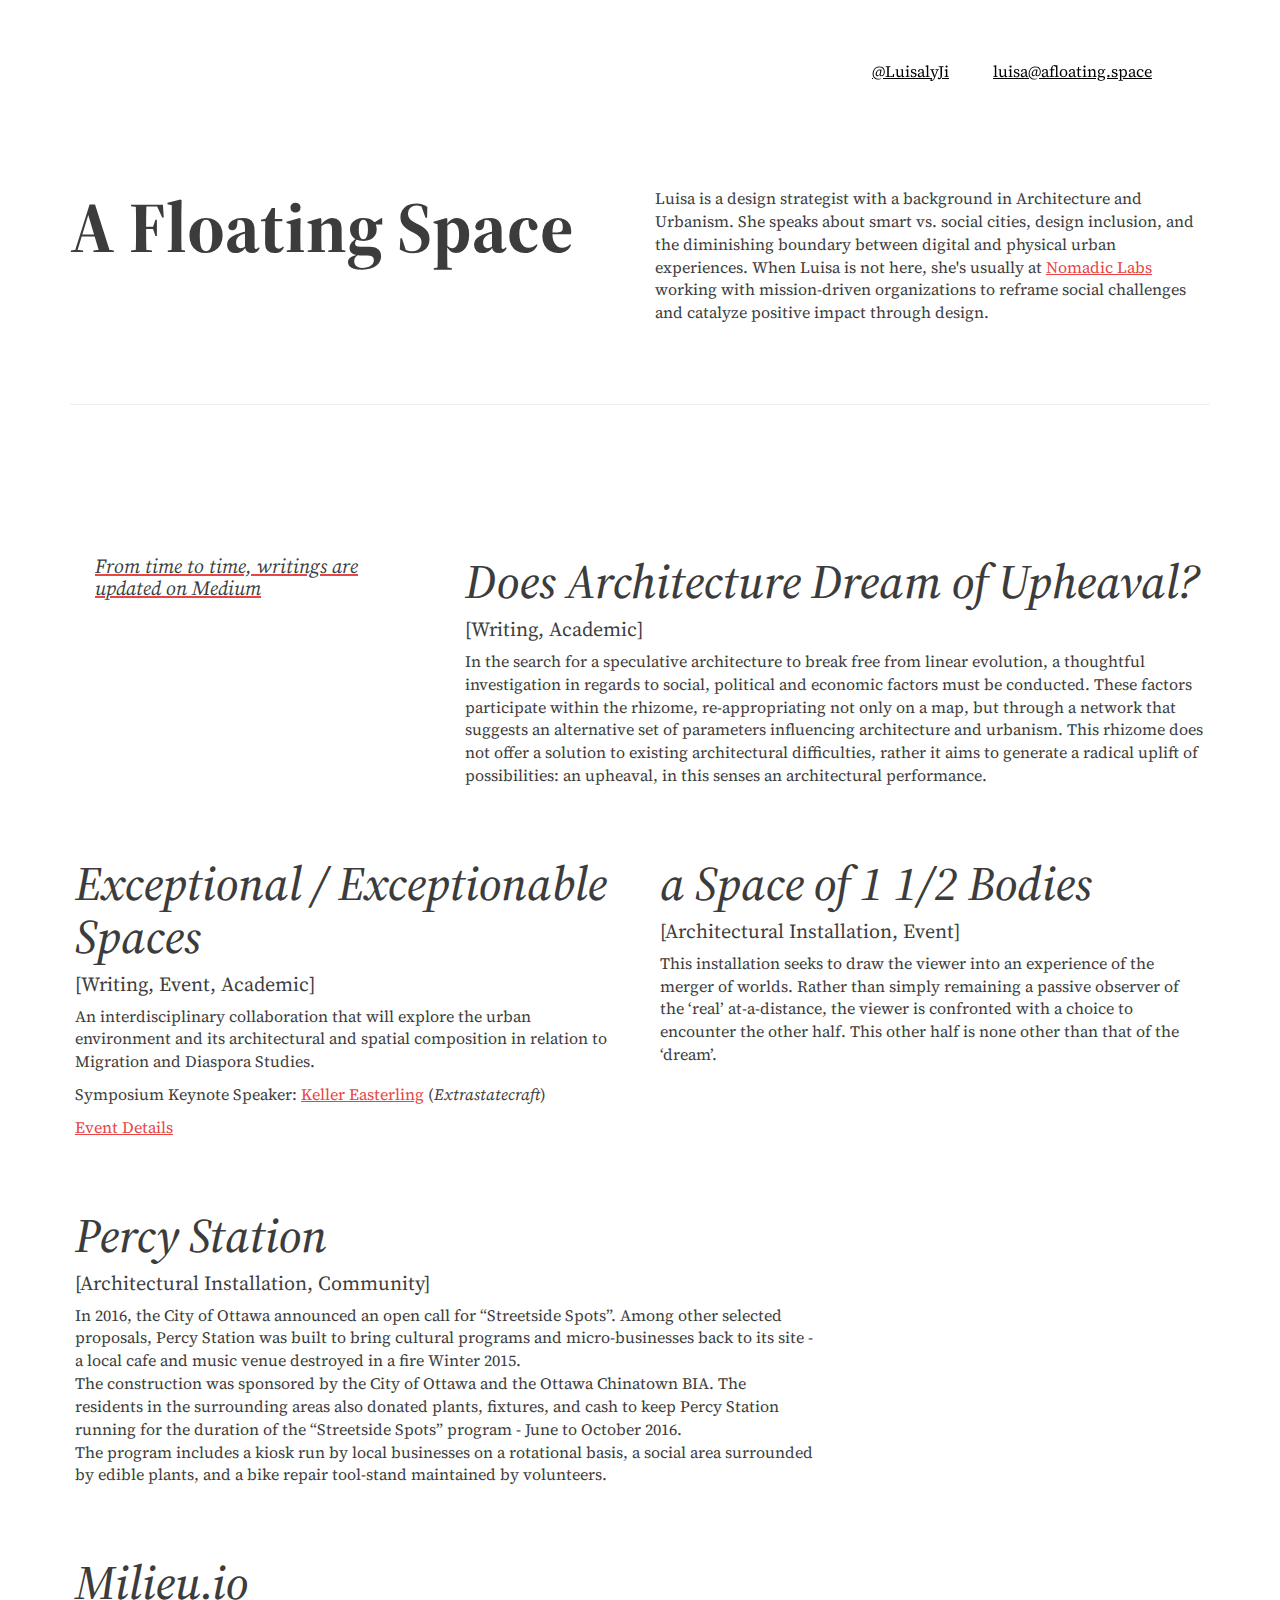
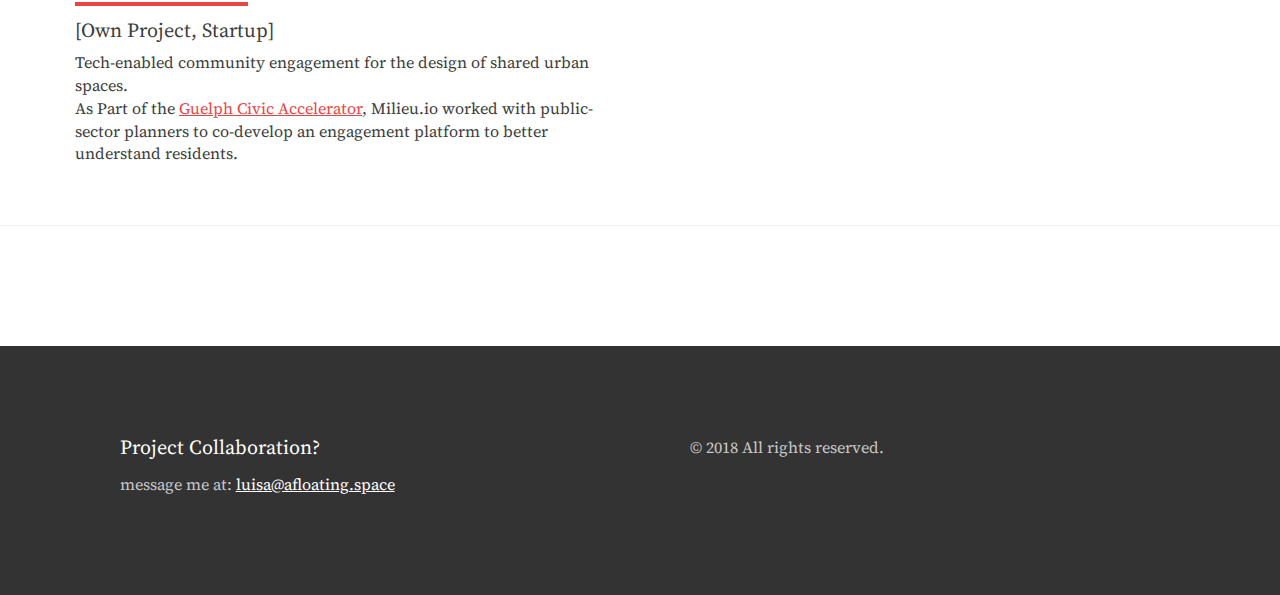
==== commit 49e7c135: "update" ====
--- a/index.html
+++ b/index.html
@@ -9,7 +9,7 @@
 <meta charset="utf-8">
 <meta name="description" content="">
 <meta name="viewport" content="width=device-width, initial-scale=1">
-<title>Adriya - Minimal, Creative, One Page Bootstrap Template</title>
+<title>:: A Floating Space ::</title>
 <link rel="stylesheet" href="css/bootstrap.min.css">
 <link rel="stylesheet" href="css/flexslider.css">
 <link rel="stylesheet" href="css/jquery.fancybox.css">
@@ -23,11 +23,11 @@
 <!-- header top section -->
 <section class="banner" role="banner">
   <header id="header">
-    <div class="header-content clearfix"> <a class="logo" href="index.html"><img src="images/logo.png" alt=""></a>
+    <div class="header-content clearfix">
       <nav class="navigation" role="navigation">
         <ul class="primary-nav">
-          <li>612.269.8419</li>
-          <li><a href="mainlto:hello@phdl.co">hello@agency.com</a></li>
+          <li><p><a href="https://twitter.com/LuisalyJi">@LuisalyJi</a></p></li>
+          <li><p><a href="mainlto:luisa@afloating.space">luisa@afloating.space</a></p></li>
         </ul>
       </nav>
       <a href="#" class="nav-toggle">Menu<span></span></a> </div>
@@ -38,15 +38,16 @@
 <section id="hero" class="section ">
   <div class="container">
     <div class="row">
-      <div class="col-md-7 col-sm-6 hero">
+      <div class="col-md-6 col-sm-6 hero">
         <div class="hero-content">
-          <h1>Mordern, Minimal & Inspiring.</h1>
+          <h1>A Floating Space</h1>
         </div>
         <!-- hero --> 
       </div>
-      <div class="col-md-5 col-sm-6 hero">
+      <div class="col-md-6 col-sm-6 hero">
         <div class="hero-content">
-          <p>FREE Bootstrap v3.3.5 frame work base minimal portfolio template for presonal use and creative agency.</p>
+          <img src="https://s3.ca-central-1.amazonaws.com/project-pdf/aflatingspace/logo-01.png" class="img-responsive" alt="">
+          <p>Luisa is a design strategist with a background in Architecture and Urbanism. She speaks about smart vs. social cities, design inclusion, and the diminishing boundary between digital and physical urban experiences. When Luisa is not here, she's usually at <a href="https://nomadiclabs.ca">Nomadic Labs </a> working with mission-driven organizations to reframe social challenges and catalyze positive impact through design. </p>
         </div>
         <!-- hero --> 
       </div>
@@ -62,60 +63,99 @@
         <hr class="section">
       </div>
     </div>
-    <div class="row">
-      <div class="col-sm-6 portfolio-item"> <a href="work-details.html" class="portfolio-link">
-        <div class="caption">
-          <div class="caption-content">
-            <h3>The Shape of Design</h3>
-            <h4>Branding/Graphic</h4>
-          </div>
-        </div>
-        <img src="images/portfolio/work-1.jpg" class="img-responsive" alt=""> </a> </div>
-      <div class="col-sm-6 portfolio-item"> <a href="work-details.html" class="portfolio-link">
-        <div class="caption">
-          <div class="caption-content">
-            <h3>czarna kawka</h3>
-            <h4>Branding</h4>
-          </div>
-        </div>
-        <img src="images/portfolio/work-2.jpg" class="img-responsive" alt=""> </a> </div>
-      <div class="col-sm-6 portfolio-item"> <a href="work-details.html" class="portfolio-link">
-        <div class="caption">
-          <div class="caption-content">
-            <h3>czarna kawka</h3>
-            <h4>Branding</h4>
-          </div>
-        </div>
-        <img src="images/portfolio/work-3.jpg" class="img-responsive" alt=""> </a> </div>
-      <div class="col-sm-6 portfolio-item"> <a href="work-details.html" class="portfolio-link">
-        <div class="caption">
-          <div class="caption-content">
-            <h3>czarna kawka</h3>
-            <h4>Branding</h4>
-          </div>
-        </div>
-        <img src="images/portfolio/work-4.jpg" class="img-responsive" alt=""> </a> </div>
-      <div class="col-sm-6 portfolio-item"> <a href="work-details.html" class="portfolio-link">
-        <div class="caption">
-          <div class="caption-content">
-            <h3>czarna kawka</h3>
-            <h4>Branding</h4>
-          </div>
-        </div>
-        <img src="images/portfolio/work-5.jpg" class="img-responsive" alt=""> </a> </div>
-      <div class="col-sm-6 portfolio-item"> <a href="work-details.html" class="portfolio-link">
-        <div class="caption">
-          <div class="caption-content">
-            <h3>czarna kawka</h3>
-            <h4>Branding</h4>
-          </div>
-        </div>
-        <img src="images/portfolio/work-6.jpg" class="img-responsive" alt=""> </a> </div>
+    
+    <div class="row">
+      
+      <div class="col-sm-4 portfolio-item"> 
+        <div class="portfolio-item col-lg-12">
+          <a href="https://medium.com/a-floating-space" class="portfolio-link">
+          <h4><em>From time to time, writings are updated on Medium</em></h4>
+        </a>
+        </div>
+        
+      </div>
+      
+      <div class="col-sm-8 portfolio-item">
+        
+        <div>
+          <h2><em>Does Architecture Dream of Upheaval?</em></h2>
+          <h4>[Writing, Academic]</h4>
+          <p>In the search for a speculative architecture to break free from linear evolution, a thoughtful investigation in regards to social, political and economic factors must be conducted. These factors participate within the rhizome, re-appropriating not only on a map, but through a network that suggests an alternative set of parameters influencing architecture and urbanism. This rhizome does not offer a solution to existing architectural difficulties, rather it aims to generate a radical uplift of possibilities: an upheaval, in this senses an architectural performance. </p>
+        </div>
+        
+        <a href="https://medium.com/a-floating-space/up/home" class="portfolio-link" target="_blank">
+        <div class="caption">
+          <div class="caption-content">
+            <h3>Read on Medium:<br> Does Architecture Dream of Upheaval?</h3>
+            <h4>M.Arch Thesis 2015</h4>
+          </div>
+        </div>
+        <img src="https://cdn-images-1.medium.com/max/2000/1*vCQJcyhSO1p0FSjhAhJlAA.png" class="img-responsive" alt=""> </a>  
+    </div>
+    
+      <div class="col-sm-6 portfolio-item">
+        <a href="https://issuu.com/architectureconcordia/docs/ac2/48" class="portfolio-link" target="_blank">
+        <div class="caption">
+          <div class="caption-content">
+            <h3>Read on Issuu: <br> Exceptional/Exceptionable Spaces</h3>
+            <h4>A Symposium & Published Essay on AC2</h4>
+          </div>
+        </div>
+        <img src="https://cdn-images-1.medium.com/max/2000/1*Bhud2sMeP4AsYluqUwMbxQ.png" class="img-responsive" alt=""> </a>
+        <div>
+          <h2><em>Exceptional / Exceptionable Spaces</em></h2>
+          <h4>[Writing, Event, Academic]</h4>
+            <p>An interdisciplinary collaboration that will explore the urban environment and its architectural and spatial composition in relation to Migration and Diaspora Studies.</P>
+            <p> Symposium Keynote Speaker: <a href="http://kellereasterling.com">Keller Easterling</a> (<em>Extrastatecraft</em>)</p>
+            <p><a href="https://carleton.ca/mds/wp-content/uploads/exspace_poster_11x17v2.pdf" target="_blank"> Event Details</a></p>
+        </div>
+      </div>
+      
+      <div class="col-sm-6 portfolio-item">
+        <div>
+          <h2><em>a Space of 1 1/2 Bodies</em></h2>
+          <h4>[Architectural Installation, Event]</h4>
+            <p>This installation seeks to draw the viewer into an experience of the merger of worlds. Rather than simply remaining a passive observer of the ‘real’ at-a-distance, the viewer is confronted with a choice to encounter the other half. This other half is none other than that of the ‘dream’. </p>
+        </div>
+        <a href="https://www.behance.net/gallery/36167361/In-a-Space-of-One-and-a-Half-Bodies" class="portfolio-link">
+        <div class="caption">
+          <div class="caption-content">
+            <h3>View on Behance: <br>a Space of 1 1/2 Bodies</h3>
+            <h4>1/4 of a hill for Kosmic 2015</h4>
+          </div>
+        </div>
+        <img src="https://mir-s3-cdn-cf.behance.net/project_modules/max_3840/98ebe636167361.571176557dc5b.jpg" class="img-responsive" alt=""> </a> </div>
+      
+        <div class="col-sm-8 portfolio-item">
+          <a href="https://www.behance.net/gallery/36232023/Percy-Station" class="portfolio-link">
+        <div class="caption">
+          <div class="caption-content">
+            <h3>View on Behance: <br>Percy Station</h3>
+            <h4>Pop-up Urban Intervention</h4>
+          </div>
+        </div>
+        <img src="https://mir-s3-cdn-cf.behance.net/project_modules/1400/7780ff36232023.5a50d70f05c71.png" class="img-responsive" alt=""> </a> 
+        <div>
+          <h2><em>Percy Station</em></h2>
+          <h4>[Architectural Installation, Community]</h4>
+            <p>In 2016, the City of Ottawa announced an open call for  “Streetside Spots”. Among other selected proposals, Percy Station was built to bring cultural programs and micro-businesses back to its site - a local cafe and music venue destroyed in a fire Winter 2015. <br>
+              The construction was sponsored by the City of Ottawa and the Ottawa Chinatown BIA. The residents in the surrounding areas also donated plants, fixtures, and cash to keep Percy Station running for the duration of the “Streetside Spots” program - June to October 2016. <br>
+              The program includes a kiosk run by local businesses on a rotational basis, a social area surrounded by edible plants, and a bike repair tool-stand maintained by volunteers.  </p>
+        </div>
+       </div>
+
+      <div class="col-sm-6 portfolio-item">
+        <div>
+          <a href="https://milieu.io"><h2><em>Milieu.io</em></h2></a>
+          <h4>[Own Project, Startup]</h4>
+          <p>Tech-enabled community engagement for the design of shared urban spaces. <br>As Part of the <a href="http://brookfieldinstitute.ca/research-analysis/civic-accelerator-guelph-experiment/">Guelph Civic Accelerator</a>, Milieu.io worked with public-sector planners to co-develop an engagement platform to better understand residents.</p>
+        </div>
+   </a> </div>
     </div>
   </div>
 </section>
 <!-- portfolio grid section --> 
-<!-- service section -->
+<!-- service section 
 <section id="service" class="service section">
   <div class="container">
     <div class="row">
@@ -142,18 +182,23 @@
       </div>
     </div>
   </div>
-</section>
+</section> -->
 <!-- service section --> 
 <!-- footer section -->
+<div class="row">
+  <div class="col-lg-12 text-center">
+    <hr class="section">
+  </div>
+</div>
+
 <footer class="footer">
   <div class="container">
     <div class="col-md-6 left">
-      <h4>Let's work together</h4>
-      <p> Call: 612.269.8419 OR Email : <a href="mailto:hello@agency.com"> hello@agency.com </a></p>
+      <h4>Project Collaboration?</h4>
+      <p>message me at: <a href="mailto:luisa@afloating.space"> luisa@afloating.space</a></p>
     </div>
     <div class="col-md-6 right">
-      <p>© 2015 All rights reserved. All Rights Reserved<br>
-        Made with <i class="fa fa-heart pulse"></i> by <a href="http://www.designstub.com/">Designstub</a></p>
+      <p>© 2018 All rights reserved.</p>
     </div>
   </div>
 </footer>
--- a/css/main.css
+++ b/css/main.css
@@ -10,33 +10,33 @@
 	Typography
 -------------------------------------------------------------------------------*/
 
-@import url(http://fonts.googleapis.com/css?family=Cutive%20Mono:400);
+@import url('https://fonts.googleapis.com/css?family=Source+Serif+Pro');
 p {
-	font-size: 14px;
-	line-height: 22.4px;
-	color: #6c7279;
+	font-size: 16px;
+	color: #3c3c3c;
 }
 h1 {
-	font-size: 65px;
-	color: #2d3033;
+	font-size: 72px;
+	color: #3c3c3c;
+	font-weight: bold;
 }
 h2 {
-	font-size: 40px;
-	color: #2d3033;
+	font-size: 48px;
+	color: #3c3c3c;
 }
 h3 {
-	font-size: 28px;
-	color: #2d3033;
+	font-size: 24px;
+	color: #3c3c3c;
 	font-weight: 300;
 }
 h4 {
-	font-size: 22px;
-	color: #2d3033;
+	font-size: 20px;
+	color: #3c3c3c;
 	font-weight: 400;
 }
 h5 {
-	font-size: 14px;
-	color: #2d3033;
+	font-size: 18px;
+	color: #3c3c3c;
 	font-weight: 700;
 }
 .btn {
@@ -63,6 +63,7 @@
 -------------------------------------------------------------------------------*/
 a {
 	color: #e84545;
+	text-decoration: underline;
 }
 a:hover, a:focus {
 	text-decoration: none;
@@ -72,7 +73,7 @@
 	transition: background-color, color, 0.3s;
 }
 body {
-	font-family: "Cutive Mono";
+	font-family: 'Source Serif Pro', serif;
 	font-weight: 400;
 	color: #fff;
 }
@@ -144,7 +145,6 @@
 	color: rgba(0, 0, 0, 1);
 	font-size: 16px;
 	margin-left: 40px;
-	letter-spacing: -1px;
 }
 .navigation a:hover, .navigation a.active {
 	color: #000;
@@ -294,8 +294,7 @@
 .hero-content {
 }
 .hero h1 {
-	font-size: 48px;
-	text-transform: uppercase;
+	font-size: 72 px;
 }
 .hero h4 {
 	font-weight: 400;
@@ -308,8 +307,9 @@
 -------------------------------------------------------------------------------*/
 #portfolio .portfolio-item {
 	right: 0;
+	float: left;
 	margin: 0 0 20px;
-	padding: 0 10px;
+	padding: 10px 20px;
 }
 #portfolio .portfolio-item .portfolio-link {
 	display: block;
@@ -336,16 +336,17 @@
 	height: 20px;
 	margin-top: -12px;
 	text-align: center;
-	font-size: 20px;
-	color: #fff;
+	font-size: 16px;
+	color: #fff;
+
 }
 #portfolio .portfolio-item .portfolio-link .caption .caption-content i {
-	margin-top: -12px;
+	margin-top: 12px;
 }
 #portfolio .portfolio-item .portfolio-link .caption .caption-content h3 {
 	margin: 0;
 	color: #e9eaed;
-	font-size: 17px;
+	font-size: 16px;
 	letter-spacing: 4px;
 	text-transform: uppercase;
 }
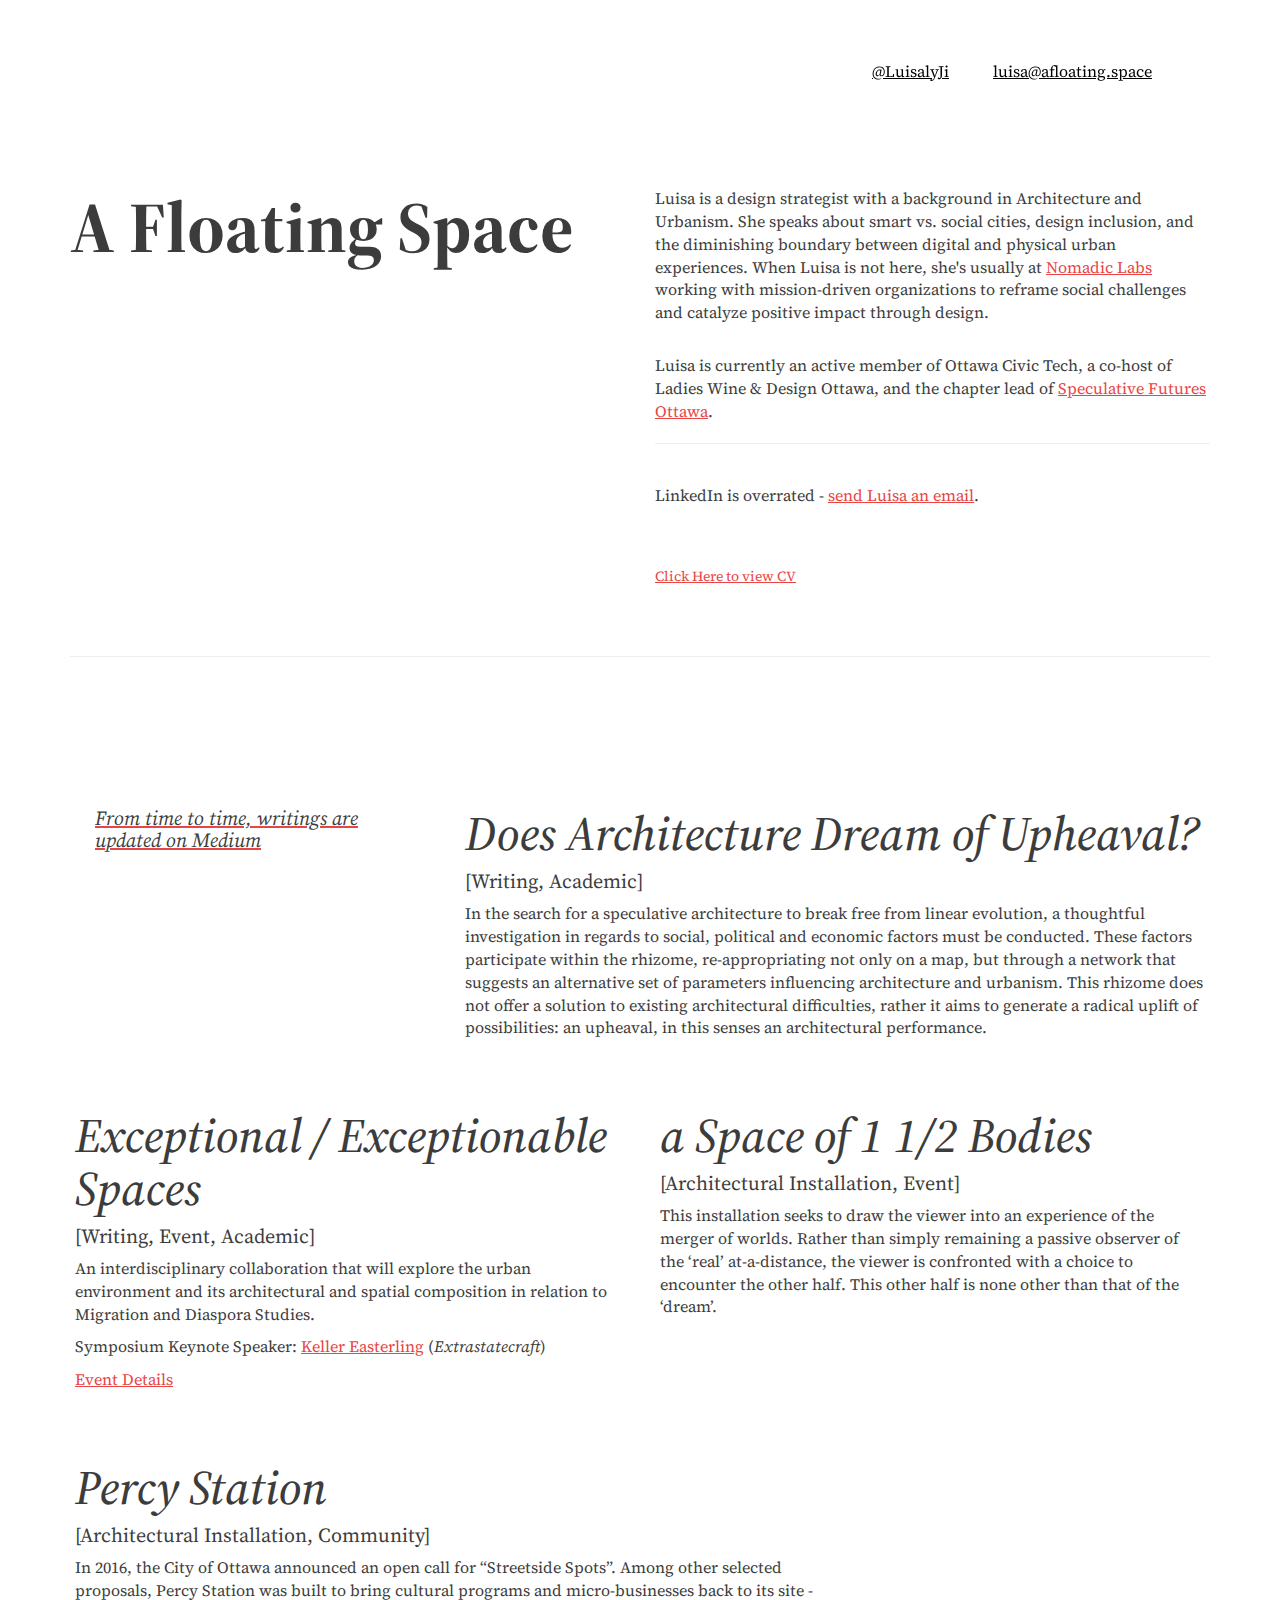
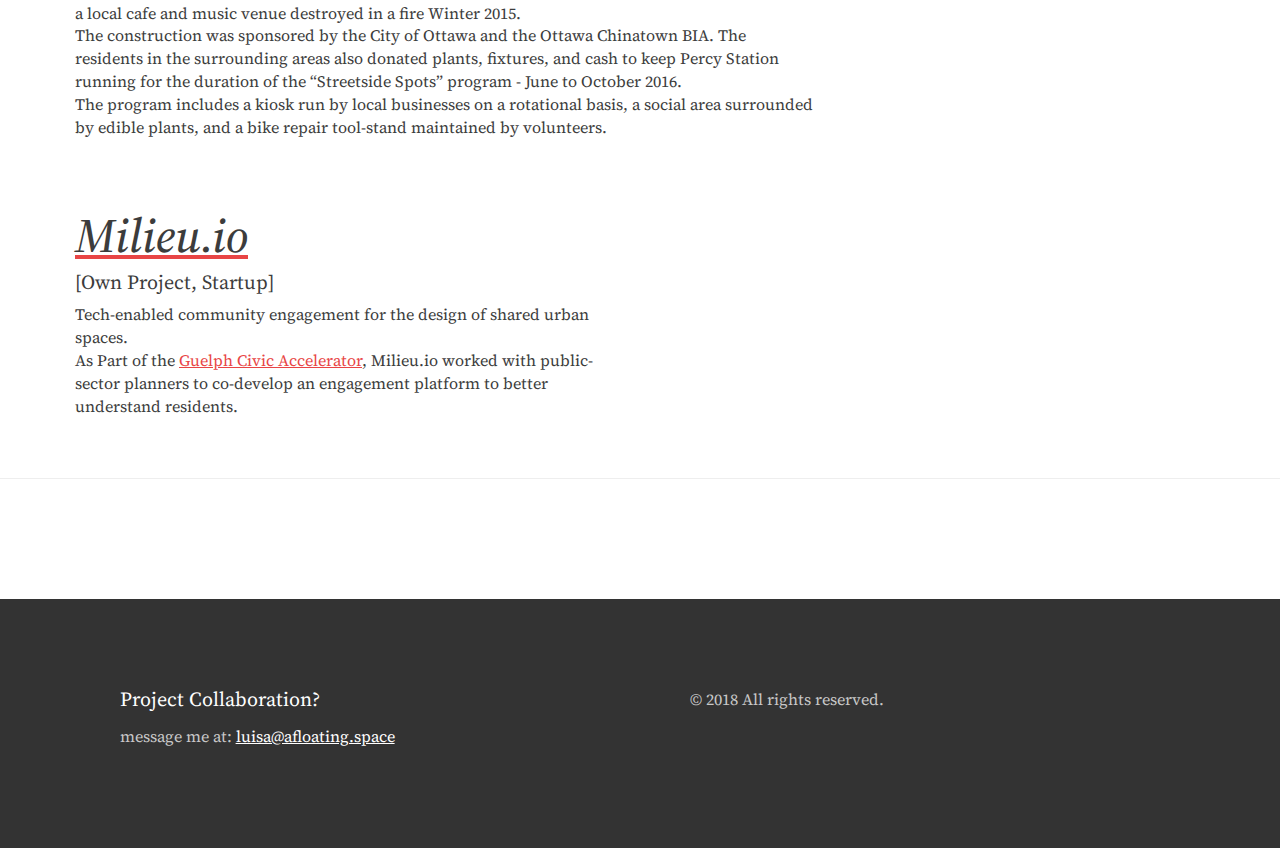
==== commit 2983992f: "add cv" ====
--- a/index.html
+++ b/index.html
@@ -33,7 +33,7 @@
       <a href="#" class="nav-toggle">Menu<span></span></a> </div>
   </header>
 </section>
-<!-- header top section --> 
+<!-- header top section -->
 <!-- header content section -->
 <section id="hero" class="section ">
   <div class="container">
@@ -42,19 +42,23 @@
         <div class="hero-content">
           <h1>A Floating Space</h1>
         </div>
-        <!-- hero --> 
+        <!-- hero -->
       </div>
       <div class="col-md-6 col-sm-6 hero">
         <div class="hero-content">
           <img src="https://s3.ca-central-1.amazonaws.com/project-pdf/aflatingspace/logo-01.png" class="img-responsive" alt="">
           <p>Luisa is a design strategist with a background in Architecture and Urbanism. She speaks about smart vs. social cities, design inclusion, and the diminishing boundary between digital and physical urban experiences. When Luisa is not here, she's usually at <a href="https://nomadiclabs.ca">Nomadic Labs </a> working with mission-driven organizations to reframe social challenges and catalyze positive impact through design. </p>
-        </div>
-        <!-- hero --> 
+          <p>Luisa is currently an active member of Ottawa Civic Tech, a co-host of Ladies Wine & Design Ottawa, and the chapter lead of <a href="https://meetup.com/yow-sf" target="_blank">Speculative Futures Ottawa</a>.</p>
+          <hr>
+          <p>LinkedIn is overrated - <a href="mainlto:luisa@afloating.space" target="_blank">send Luisa an email</a>.</p> Meet Luisa for a chat over coffee.</p>
+          <a href="https://s3.ca-central-1.amazonaws.com/project-pdf/Luisa+Ji+CV.pdf" target="_blank">Click Here to view CV</a>
+        </div>
+        <!-- hero -->
       </div>
     </div>
   </div>
 </section>
-<!-- header content section --> 
+<!-- header content section -->
 <!-- portfolio grid section -->
 <section id="portfolio">
   <div class="container">
@@ -63,26 +67,26 @@
         <hr class="section">
       </div>
     </div>
-    
-    <div class="row">
-      
-      <div class="col-sm-4 portfolio-item"> 
+
+    <div class="row">
+
+      <div class="col-sm-4 portfolio-item">
         <div class="portfolio-item col-lg-12">
           <a href="https://medium.com/a-floating-space" class="portfolio-link">
           <h4><em>From time to time, writings are updated on Medium</em></h4>
         </a>
         </div>
-        
-      </div>
-      
+
+      </div>
+
       <div class="col-sm-8 portfolio-item">
-        
+
         <div>
           <h2><em>Does Architecture Dream of Upheaval?</em></h2>
           <h4>[Writing, Academic]</h4>
           <p>In the search for a speculative architecture to break free from linear evolution, a thoughtful investigation in regards to social, political and economic factors must be conducted. These factors participate within the rhizome, re-appropriating not only on a map, but through a network that suggests an alternative set of parameters influencing architecture and urbanism. This rhizome does not offer a solution to existing architectural difficulties, rather it aims to generate a radical uplift of possibilities: an upheaval, in this senses an architectural performance. </p>
         </div>
-        
+
         <a href="https://medium.com/a-floating-space/up/home" class="portfolio-link" target="_blank">
         <div class="caption">
           <div class="caption-content">
@@ -90,9 +94,9 @@
             <h4>M.Arch Thesis 2015</h4>
           </div>
         </div>
-        <img src="https://cdn-images-1.medium.com/max/2000/1*vCQJcyhSO1p0FSjhAhJlAA.png" class="img-responsive" alt=""> </a>  
-    </div>
-    
+        <img src="https://cdn-images-1.medium.com/max/2000/1*vCQJcyhSO1p0FSjhAhJlAA.png" class="img-responsive" alt=""> </a>
+    </div>
+
       <div class="col-sm-6 portfolio-item">
         <a href="https://issuu.com/architectureconcordia/docs/ac2/48" class="portfolio-link" target="_blank">
         <div class="caption">
@@ -110,7 +114,7 @@
             <p><a href="https://carleton.ca/mds/wp-content/uploads/exspace_poster_11x17v2.pdf" target="_blank"> Event Details</a></p>
         </div>
       </div>
-      
+
       <div class="col-sm-6 portfolio-item">
         <div>
           <h2><em>a Space of 1 1/2 Bodies</em></h2>
@@ -125,7 +129,7 @@
           </div>
         </div>
         <img src="https://mir-s3-cdn-cf.behance.net/project_modules/max_3840/98ebe636167361.571176557dc5b.jpg" class="img-responsive" alt=""> </a> </div>
-      
+
         <div class="col-sm-8 portfolio-item">
           <a href="https://www.behance.net/gallery/36232023/Percy-Station" class="portfolio-link">
         <div class="caption">
@@ -134,7 +138,7 @@
             <h4>Pop-up Urban Intervention</h4>
           </div>
         </div>
-        <img src="https://mir-s3-cdn-cf.behance.net/project_modules/1400/7780ff36232023.5a50d70f05c71.png" class="img-responsive" alt=""> </a> 
+        <img src="https://mir-s3-cdn-cf.behance.net/project_modules/1400/7780ff36232023.5a50d70f05c71.png" class="img-responsive" alt=""> </a>
         <div>
           <h2><em>Percy Station</em></h2>
           <h4>[Architectural Installation, Community]</h4>
@@ -154,8 +158,8 @@
     </div>
   </div>
 </section>
-<!-- portfolio grid section --> 
-<!-- service section 
+<!-- portfolio grid section -->
+<!-- service section
 <section id="service" class="service section">
   <div class="container">
     <div class="row">
@@ -183,7 +187,7 @@
     </div>
   </div>
 </section> -->
-<!-- service section --> 
+<!-- service section -->
 <!-- footer section -->
 <div class="row">
   <div class="col-lg-12 text-center">
@@ -202,14 +206,14 @@
     </div>
   </div>
 </footer>
-<!-- footer section --> 
-
-<!-- JS FILES --> 
-<script src="https://ajax.googleapis.com/ajax/libs/jquery/1.11.3/jquery.min.js"></script> 
-<script src="js/bootstrap.min.js"></script> 
-<script src="js/jquery.fancybox.pack.js"></script> 
-<script src="js/retina.min.js"></script> 
-<script src="js/modernizr.js"></script> 
+<!-- footer section -->
+
+<!-- JS FILES -->
+<script src="https://ajax.googleapis.com/ajax/libs/jquery/1.11.3/jquery.min.js"></script>
+<script src="js/bootstrap.min.js"></script>
+<script src="js/jquery.fancybox.pack.js"></script>
+<script src="js/retina.min.js"></script>
+<script src="js/modernizr.js"></script>
 <script src="js/main.js"></script>
 </body>
 </html>
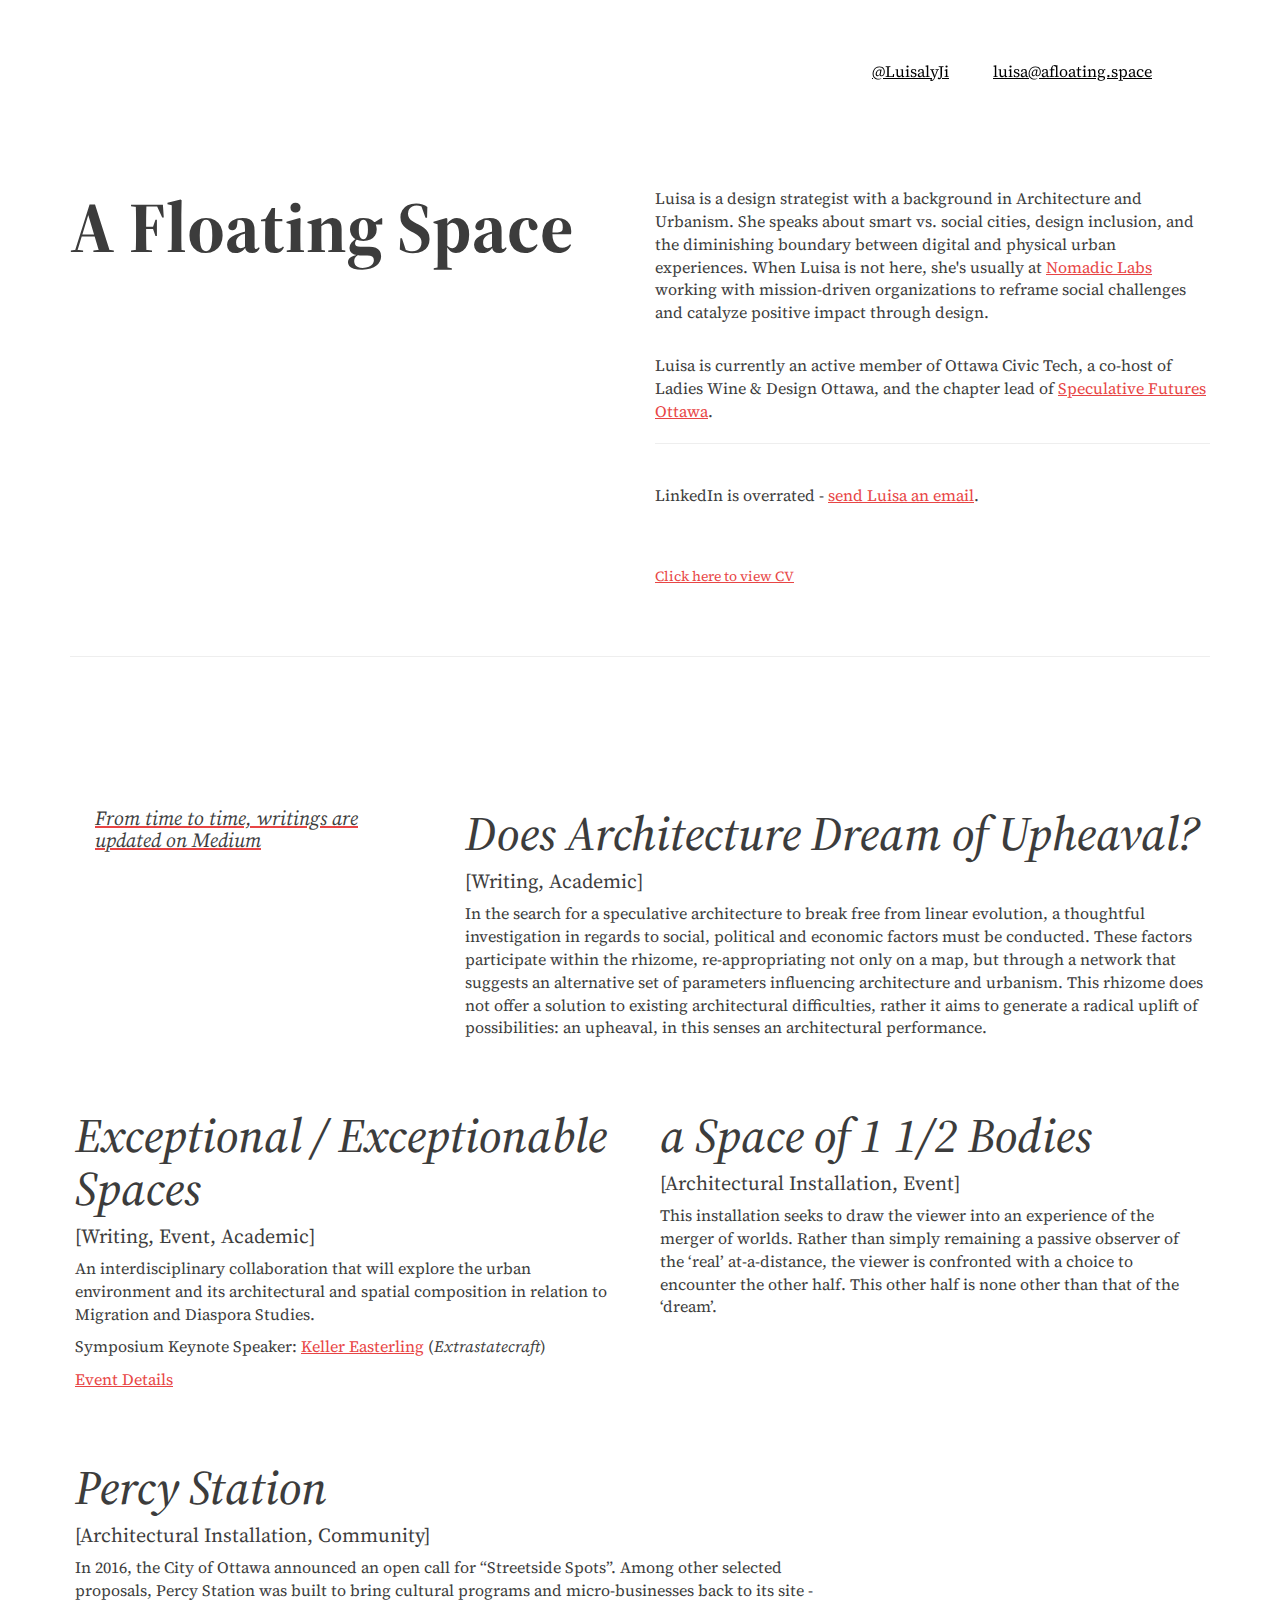
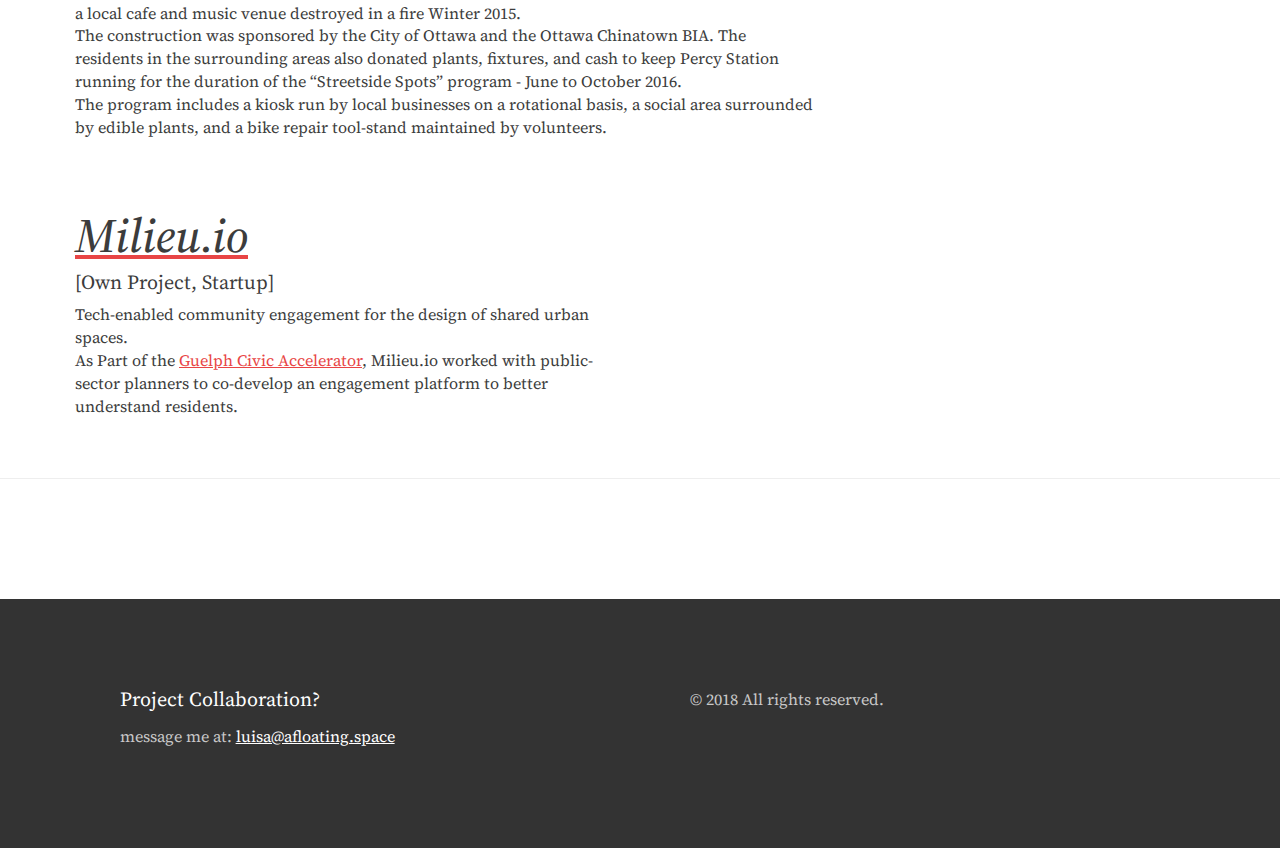
==== commit 8305ae21: "spellcheck" ====
--- a/index.html
+++ b/index.html
@@ -51,7 +51,7 @@
           <p>Luisa is currently an active member of Ottawa Civic Tech, a co-host of Ladies Wine & Design Ottawa, and the chapter lead of <a href="https://meetup.com/yow-sf" target="_blank">Speculative Futures Ottawa</a>.</p>
           <hr>
           <p>LinkedIn is overrated - <a href="mainlto:luisa@afloating.space" target="_blank">send Luisa an email</a>.</p> Meet Luisa for a chat over coffee.</p>
-          <a href="https://s3.ca-central-1.amazonaws.com/project-pdf/Luisa+Ji+CV.pdf" target="_blank">Click Here to view CV</a>
+          <a href="https://s3.ca-central-1.amazonaws.com/project-pdf/Luisa+Ji+CV.pdf" target="_blank">Click here to view CV</a>
         </div>
         <!-- hero -->
       </div>
